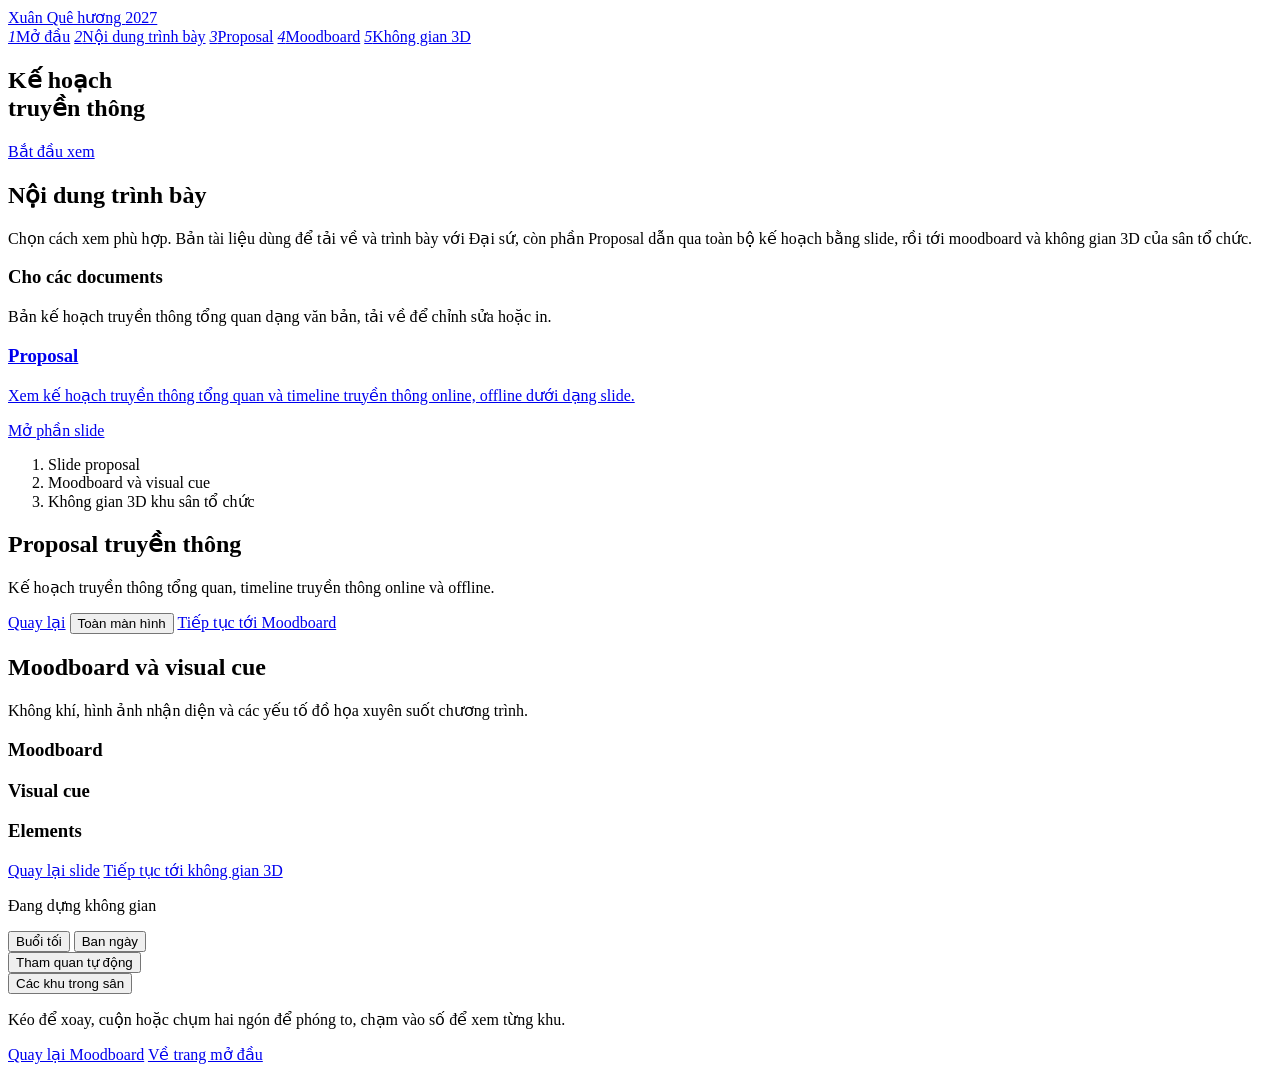
==== index.html @ f1f2e7f8 "Add files via upload" ====
<!DOCTYPE html>
<html lang="vi">
<head>
  <meta charset="utf-8">
  <meta name="viewport" content="width=device-width, initial-scale=1">
  <title>Kế hoạch truyền thông Xuân Quê hương 2027</title>
  <meta name="description" content="Kế hoạch truyền thông chương trình Xuân Quê hương Đinh Mùi 2027 tại Algeria, trình bày bằng web.">
  <link rel="preconnect" href="https://fonts.googleapis.com">
  <link rel="preconnect" href="https://fonts.gstatic.com" crossorigin>
  <link href="https://fonts.googleapis.com/css2?family=Be+Vietnam+Pro:wght@400;500;600&family=Cormorant+Garamond:wght@600;700&display=swap" rel="stylesheet">
  <link rel="stylesheet" href="css/style.css">

  <script type="importmap">
  {
    "imports": {
      "three": "https://cdn.jsdelivr.net/npm/three@0.160.0/build/three.module.js",
      "three/addons/": "https://cdn.jsdelivr.net/npm/three@0.160.0/examples/jsm/"
    }
  }
  </script>
</head>
<body>

<header class="topbar">
  <a class="brand" href="#/" aria-label="Về trang mở đầu">Xuân Quê hương <span>2027</span></a>
  <nav class="stepper" id="stepper" aria-label="Các phần của bài trình bày">
    <a href="#/" data-step="0"><i>1</i>Mở đầu</a>
    <a href="#/noi-dung" data-step="1"><i>2</i>Nội dung trình bày</a>
    <a href="#/proposal" data-step="2"><i>3</i>Proposal</a>
    <a href="#/moodboard" data-step="3"><i>4</i>Moodboard</a>
    <a href="#/khong-gian" data-step="4"><i>5</i>Không gian 3D</a>
  </nav>
</header>

<main>

  <!-- 1. MỞ ĐẦU -->
  <section class="view view-home" id="view-home" data-route="/">
    <div class="hero" id="hero">
      <div class="hero-copy">
        <p class="hero-org" id="heroOrg"></p>
        <h1>Kế hoạch<br>truyền thông</h1>
        <p class="hero-event" id="heroEvent"></p>
      </div>
      <div class="hero-actions">
        <a class="btn btn-gold" href="#/noi-dung">Bắt đầu xem</a>
      </div>
    </div>
  </section>

  <!-- 2. NỘI DUNG TRÌNH BÀY -->
  <section class="view view-content" id="view-content" data-route="/noi-dung">
    <div class="page">
      <h2>Nội dung trình bày</h2>
      <p class="lead">Chọn cách xem phù hợp. Bản tài liệu dùng để tải về và trình bày với Đại sứ, còn phần Proposal dẫn qua toàn bộ kế hoạch bằng slide, rồi tới moodboard và không gian 3D của sân tổ chức.</p>

      <div class="choices">
        <article class="choice choice-docs">
          <h3>Cho các documents</h3>
          <p>Bản kế hoạch truyền thông tổng quan dạng văn bản, tải về để chỉnh sửa hoặc in.</p>
          <ul class="doclist" id="docList"></ul>
        </article>

        <a class="choice choice-proposal" href="#/proposal">
          <h3>Proposal</h3>
          <p>Xem kế hoạch truyền thông tổng quan và timeline truyền thông online, offline dưới dạng slide.</p>
          <span class="choice-go">Mở phần slide</span>
        </a>
      </div>

      <ol class="flow" aria-label="Thứ tự xem sau phần Proposal">
        <li>Slide proposal</li>
        <li>Moodboard và visual cue</li>
        <li>Không gian 3D khu sân tổ chức</li>
      </ol>
    </div>
  </section>

  <!-- 3. PROPOSAL -->
  <section class="view view-proposal" id="view-proposal" data-route="/proposal">
    <div class="page page-wide">
      <h2>Proposal truyền thông</h2>
      <p class="lead">Kế hoạch truyền thông tổng quan, timeline truyền thông online và offline.</p>
      <div class="slide-frame" id="slideHost"></div>
      <div class="pager">
        <a class="btn btn-line" href="#/noi-dung">Quay lại</a>
        <button class="btn btn-line" id="slideFull" type="button">Toàn màn hình</button>
        <a class="btn btn-red" href="#/moodboard">Tiếp tục tới Moodboard</a>
      </div>
    </div>
  </section>

  <!-- 4. MOODBOARD -->
  <section class="view view-mood" id="view-moodboard" data-route="/moodboard">
    <div class="page page-wide">
      <h2>Moodboard và visual cue</h2>
      <p class="lead">Không khí, hình ảnh nhận diện và các yếu tố đồ họa xuyên suốt chương trình.</p>

      <h3 class="sec">Moodboard</h3>
      <div class="masonry" id="moodGrid"></div>

      <h3 class="sec">Visual cue</h3>
      <div class="vcue">
        <figure class="vcue-key" id="keyVisual"></figure>
        <div class="vcue-side">
          <div class="palette" id="palette"></div>
          <div class="type-spec" id="typeSpec"></div>
        </div>
      </div>

      <h3 class="sec">Elements</h3>
      <div class="elements" id="elementGrid"></div>

      <div class="pager">
        <a class="btn btn-line" href="#/proposal">Quay lại slide</a>
        <a class="btn btn-red" href="#/khong-gian">Tiếp tục tới không gian 3D</a>
      </div>
    </div>
  </section>

  <!-- 5. KHÔNG GIAN 3D -->
  <section class="view view-space" id="view-space" data-route="/khong-gian">
    <div class="space" id="space">
      <div class="space-canvas" id="spaceCanvas"></div>
      <div class="hotspots" id="hotspots"></div>
      <p class="space-loading" id="spaceLoading">Đang dựng không gian</p>

      <div class="space-bar space-views" id="viewButtons" role="group" aria-label="Góc nhìn"></div>
      <div class="space-bar space-tools" role="group" aria-label="Công cụ">
        <div class="seg" id="timeSeg">
          <button type="button" data-time="dusk" class="on">Buổi tối</button>
          <button type="button" data-time="day">Ban ngày</button>
        </div>
        <button type="button" class="tool" id="tourBtn">Tham quan tự động</button>
      </div>

      <aside class="legend" id="legend">
        <button type="button" class="legend-toggle" id="legendToggle" aria-expanded="true">Các khu trong sân</button>
        <ol id="legendList"></ol>
      </aside>

      <aside class="panel" id="panel" hidden>
        <button type="button" class="panel-close" id="panelClose" aria-label="Đóng">Đóng</button>
        <p class="panel-no" id="panelNo"></p>
        <h3 id="panelName"></h3>
        <p id="panelDesc"></p>
        <p class="panel-plan" id="panelPlan"></p>
        <figure class="panel-ref" id="panelRef" hidden>
          <img id="panelImg" alt="" loading="lazy">
          <figcaption>Ảnh tham khảo từ chương trình năm 2026</figcaption>
        </figure>
        <div class="panel-nav">
          <button type="button" class="btn btn-line" id="panelPrev">Khu trước</button>
          <button type="button" class="btn btn-line" id="panelNext">Khu sau</button>
        </div>
      </aside>

      <p class="space-hint" id="spaceHint">Kéo để xoay, cuộn hoặc chụm hai ngón để phóng to, chạm vào số để xem từng khu.</p>
    </div>
    <div class="space-foot">
      <a class="btn btn-line" href="#/moodboard">Quay lại Moodboard</a>
      <a class="btn btn-line" href="#/">Về trang mở đầu</a>
    </div>
  </section>

</main>

<footer class="sitefoot" id="siteFoot"></footer>

<dialog class="lightbox" id="lightbox">
  <button type="button" id="lightboxClose" aria-label="Đóng ảnh">Đóng</button>
  <img id="lightboxImg" alt="">
  <p id="lightboxCap"></p>
</dialog>

<script type="module" src="js/app.js"></script>
</body>
</html>
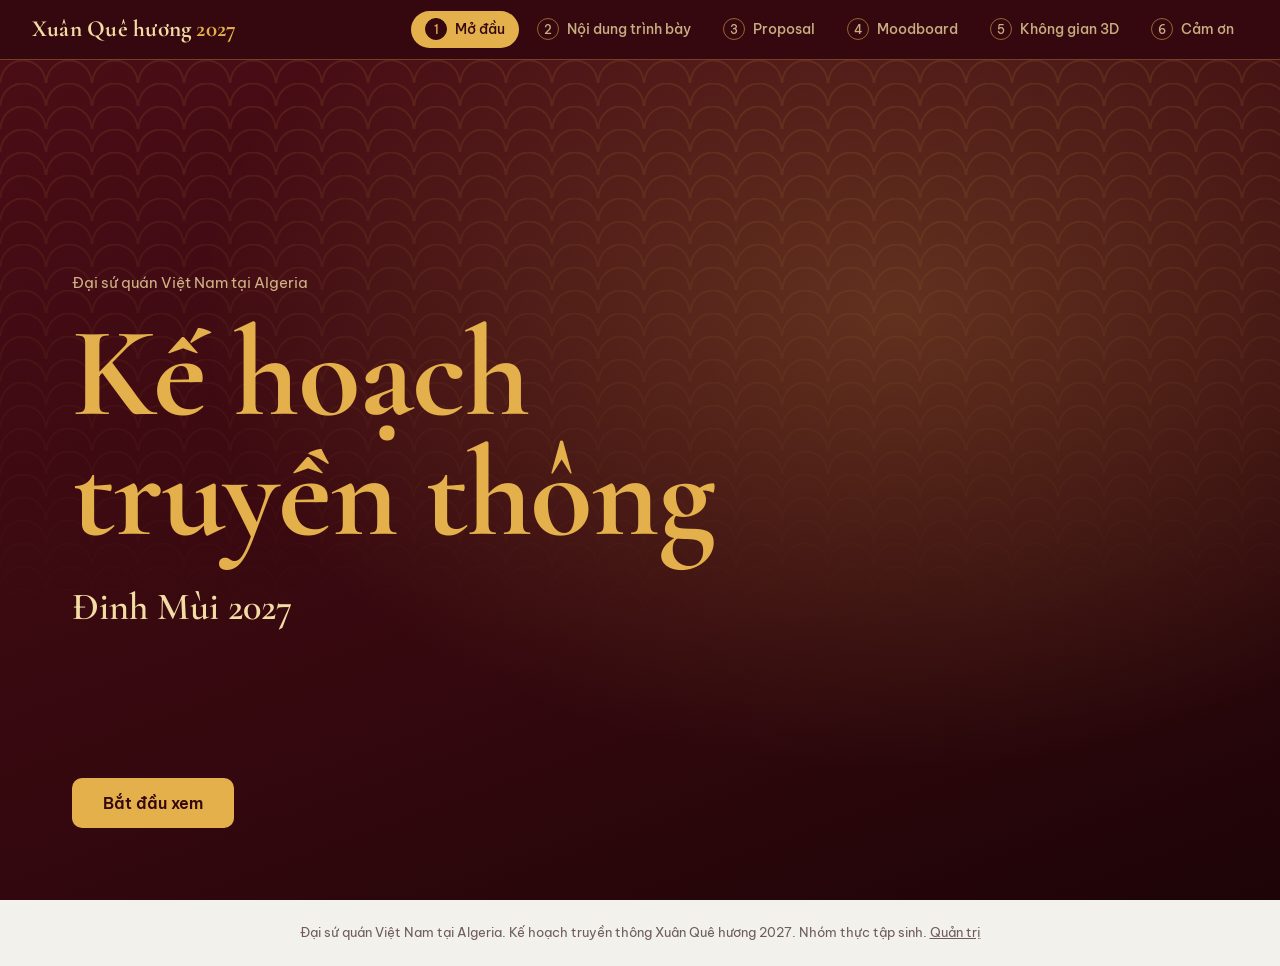
==== commit 4dc7fd28: "Add files via upload" ====
--- a/index.html
+++ b/index.html
@@ -9,7 +9,6 @@
   <link rel="preconnect" href="https://fonts.gstatic.com" crossorigin>
   <link href="https://fonts.googleapis.com/css2?family=Be+Vietnam+Pro:wght@400;500;600&family=Cormorant+Garamond:wght@600;700&display=swap" rel="stylesheet">
   <link rel="stylesheet" href="css/style.css">
-
   <script type="importmap">
   {
     "imports": {
@@ -29,12 +28,12 @@
     <a href="#/proposal" data-step="2"><i>3</i>Proposal</a>
     <a href="#/moodboard" data-step="3"><i>4</i>Moodboard</a>
     <a href="#/khong-gian" data-step="4"><i>5</i>Không gian 3D</a>
+    <a href="#/cam-on" data-step="5"><i>6</i>Cảm ơn</a>
   </nav>
 </header>
 
 <main>
 
-  <!-- 1. MỞ ĐẦU -->
   <section class="view view-home" id="view-home" data-route="/">
     <div class="hero" id="hero">
       <div class="hero-copy">
@@ -43,31 +42,27 @@
         <p class="hero-event" id="heroEvent"></p>
       </div>
       <div class="hero-actions">
-        <a class="btn btn-gold" href="#/noi-dung">Bắt đầu xem</a>
+        <a class="btn btn-gold" href="#/noi-dung" id="heroBtn">Bắt đầu xem</a>
       </div>
     </div>
   </section>
 
-  <!-- 2. NỘI DUNG TRÌNH BÀY -->
   <section class="view view-content" id="view-content" data-route="/noi-dung">
     <div class="page">
-      <h2>Nội dung trình bày</h2>
-      <p class="lead">Chọn cách xem phù hợp. Bản tài liệu dùng để tải về và trình bày với Đại sứ, còn phần Proposal dẫn qua toàn bộ kế hoạch bằng slide, rồi tới moodboard và không gian 3D của sân tổ chức.</p>
-
+      <h2 id="ctTitle"></h2>
+      <p class="lead" id="ctLead"></p>
       <div class="choices">
         <article class="choice choice-docs">
-          <h3>Cho các documents</h3>
-          <p>Bản kế hoạch truyền thông tổng quan dạng văn bản, tải về để chỉnh sửa hoặc in.</p>
+          <h3 id="docsTitle"></h3>
+          <p id="docsDesc"></p>
           <ul class="doclist" id="docList"></ul>
         </article>
-
         <a class="choice choice-proposal" href="#/proposal">
-          <h3>Proposal</h3>
-          <p>Xem kế hoạch truyền thông tổng quan và timeline truyền thông online, offline dưới dạng slide.</p>
-          <span class="choice-go">Mở phần slide</span>
+          <h3 id="propTitle"></h3>
+          <p id="propDesc"></p>
+          <span class="choice-go" id="propGo"></span>
         </a>
       </div>
-
       <ol class="flow" aria-label="Thứ tự xem sau phần Proposal">
         <li>Slide proposal</li>
         <li>Moodboard và visual cue</li>
@@ -76,11 +71,10 @@
     </div>
   </section>
 
-  <!-- 3. PROPOSAL -->
   <section class="view view-proposal" id="view-proposal" data-route="/proposal">
     <div class="page page-wide">
-      <h2>Proposal truyền thông</h2>
-      <p class="lead">Kế hoạch truyền thông tổng quan, timeline truyền thông online và offline.</p>
+      <h2 id="pTitle"></h2>
+      <p class="lead" id="pLead"></p>
       <div class="slide-frame" id="slideHost"></div>
       <div class="pager">
         <a class="btn btn-line" href="#/noi-dung">Quay lại</a>
@@ -90,27 +84,22 @@
     </div>
   </section>
 
-  <!-- 4. MOODBOARD -->
   <section class="view view-mood" id="view-moodboard" data-route="/moodboard">
     <div class="page page-wide">
-      <h2>Moodboard và visual cue</h2>
-      <p class="lead">Không khí, hình ảnh nhận diện và các yếu tố đồ họa xuyên suốt chương trình.</p>
-
+      <h2 id="mTitle"></h2>
+      <p class="lead" id="mLead"></p>
       <h3 class="sec">Moodboard</h3>
       <div class="masonry" id="moodGrid"></div>
-
       <h3 class="sec">Visual cue</h3>
       <div class="vcue">
         <figure class="vcue-key" id="keyVisual"></figure>
         <div class="vcue-side">
           <div class="palette" id="palette"></div>
-          <div class="type-spec" id="typeSpec"></div>
+          <div class="fontlist" id="fontList"></div>
         </div>
       </div>
-
       <h3 class="sec">Elements</h3>
       <div class="elements" id="elementGrid"></div>
-
       <div class="pager">
         <a class="btn btn-line" href="#/proposal">Quay lại slide</a>
         <a class="btn btn-red" href="#/khong-gian">Tiếp tục tới không gian 3D</a>
@@ -118,7 +107,6 @@
     </div>
   </section>
 
-  <!-- 5. KHÔNG GIAN 3D -->
   <section class="view view-space" id="view-space" data-route="/khong-gian">
     <div class="space" id="space">
       <div class="space-canvas" id="spaceCanvas"></div>
@@ -127,10 +115,15 @@
 
       <div class="space-bar space-views" id="viewButtons" role="group" aria-label="Góc nhìn"></div>
       <div class="space-bar space-tools" role="group" aria-label="Công cụ">
+        <div class="seg" id="modeSeg">
+          <button type="button" data-mode="orbit" class="on">Xoay quanh</button>
+          <button type="button" data-mode="walk">Đi bộ</button>
+        </div>
         <div class="seg" id="timeSeg">
           <button type="button" data-time="dusk" class="on">Buổi tối</button>
           <button type="button" data-time="day">Ban ngày</button>
         </div>
+        <button type="button" class="tool tool-party" id="confettiBtn">Bắn pháo hoa giấy</button>
         <button type="button" class="tool" id="tourBtn">Tham quan tự động</button>
       </div>
 
@@ -145,27 +138,40 @@
         <h3 id="panelName"></h3>
         <p id="panelDesc"></p>
         <p class="panel-plan" id="panelPlan"></p>
-        <figure class="panel-ref" id="panelRef" hidden>
-          <img id="panelImg" alt="" loading="lazy">
-          <figcaption>Ảnh tham khảo từ chương trình năm 2026</figcaption>
-        </figure>
+        <div class="panel-refs" id="panelRefs"></div>
         <div class="panel-nav">
           <button type="button" class="btn btn-line" id="panelPrev">Khu trước</button>
           <button type="button" class="btn btn-line" id="panelNext">Khu sau</button>
         </div>
       </aside>
 
-      <p class="space-hint" id="spaceHint">Kéo để xoay, cuộn hoặc chụm hai ngón để phóng to, chạm vào số để xem từng khu.</p>
+      <div class="joy" id="joy" hidden><i id="joyKnob"></i></div>
+      <p class="space-hint" id="spaceHint">Kéo để xoay, cuộn để phóng to, giữ chuột phải để di chuyển. Bấm Đi bộ rồi dùng phím W A S D hoặc bấm vào sàn để đi tới đó.</p>
     </div>
     <div class="space-foot">
       <a class="btn btn-line" href="#/moodboard">Quay lại Moodboard</a>
-      <a class="btn btn-line" href="#/">Về trang mở đầu</a>
+      <a class="btn btn-red" href="#/cam-on" id="endBtn">Kết thúc</a>
+    </div>
+  </section>
+
+  <section class="view view-thanks" id="view-thanks" data-route="/cam-on">
+    <div class="hero thanks">
+      <div class="thanks-card">
+        <p class="hero-org" id="thOrg"></p>
+        <h2 id="thTitle"></h2>
+        <p class="thanks-msg" id="thMsg"></p>
+        <p class="thanks-sign" id="thSign"></p>
+        <div class="thanks-actions">
+          <a class="btn btn-gold" href="#/">Xem lại từ đầu</a>
+          <a class="btn btn-ghost" href="#/khong-gian">Quay lại không gian 3D</a>
+        </div>
+      </div>
     </div>
   </section>
 
 </main>
 
-<footer class="sitefoot" id="siteFoot"></footer>
+<footer class="sitefoot"><span id="siteFoot"></span> <a href="admin.html" class="adminlink">Quản trị</a></footer>
 
 <dialog class="lightbox" id="lightbox">
   <button type="button" id="lightboxClose" aria-label="Đóng ảnh">Đóng</button>
--- a/css/style.css
+++ b/css/style.css
@@ -0,0 +1,377 @@
+:root {
+  --lacquer: #34080e;
+  --lacquer-2: #4a0d16;
+  --red: #a8141f;
+  --red-deep: #7a0f18;
+  --gold: #e3b04b;
+  --gold-soft: #f3dca3;
+  --pink: #f2a5b8;
+  --leaf: #2f6b3f;
+  --lime: #f3f1ec;
+  --paper: #fcfbf8;
+  --ink: #2a1a1d;
+  --muted: #6f5c5f;
+  --line: #ddd5cc;
+  --bar: 60px;
+  --font-body: 'Be Vietnam Pro', system-ui, -apple-system, 'Segoe UI', Roboto, sans-serif;
+  --font-display: 'Cormorant Garamond', 'Iowan Old Style', Georgia, 'Times New Roman', serif;
+}
+
+* { box-sizing: border-box; }
+html { scroll-behavior: smooth; }
+body {
+  margin: 0;
+  font-family: var(--font-body);
+  color: var(--ink);
+  background: var(--lime);
+  line-height: 1.65;
+  -webkit-font-smoothing: antialiased;
+}
+img { max-width: 100%; display: block; }
+a { color: inherit; }
+:focus-visible { outline: 3px solid var(--gold); outline-offset: 2px; }
+
+/* ---------- Thanh trên ---------- */
+.topbar {
+  position: sticky; top: 0; z-index: 50;
+  height: var(--bar);
+  display: flex; align-items: center; justify-content: space-between; gap: 16px;
+  padding: 0 clamp(14px, 3vw, 32px);
+  background: var(--lacquer);
+  color: var(--gold-soft);
+  border-bottom: 1px solid rgba(227, 176, 75, .35);
+}
+.brand {
+  font-family: var(--font-display);
+  font-weight: 700; font-size: 1.45rem; letter-spacing: .01em;
+  text-decoration: none; white-space: nowrap; color: var(--gold-soft);
+}
+.brand span { color: var(--gold); }
+.stepper { display: flex; gap: 4px; overflow-x: auto; scrollbar-width: none; }
+.stepper::-webkit-scrollbar { display: none; }
+.stepper a {
+  display: flex; align-items: center; gap: 8px; white-space: nowrap;
+  padding: 7px 14px; border-radius: 999px; text-decoration: none;
+  font-size: .86rem; font-weight: 500; color: rgba(243, 220, 163, .78);
+  transition: background .2s, color .2s;
+}
+.stepper a i {
+  font-style: normal; display: grid; place-items: center;
+  width: 22px; height: 22px; border-radius: 50%;
+  border: 1px solid rgba(227, 176, 75, .55); font-size: .74rem;
+}
+.stepper a:hover { background: rgba(255, 255, 255, .07); color: var(--gold-soft); }
+.stepper a.active { background: var(--gold); color: var(--lacquer); }
+.stepper a.active i { background: var(--lacquer); color: var(--gold); border-color: var(--lacquer); }
+.stepper a.done i { background: rgba(227, 176, 75, .25); }
+
+/* ---------- Khung chung các trang ---------- */
+.view { display: none; }
+.view.is-active { display: block; animation: viewIn .35s ease both; }
+@keyframes viewIn { from { opacity: 0; } to { opacity: 1; } }
+@media (prefers-reduced-motion: reduce) {
+  .view.is-active { animation: none; }
+  html { scroll-behavior: auto; }
+}
+
+.page { max-width: 980px; margin: 0 auto; padding: clamp(28px, 5vw, 56px) clamp(16px, 4vw, 32px) 56px; }
+.page-wide { max-width: 1180px; }
+h2 {
+  font-family: var(--font-display); font-weight: 700;
+  font-size: clamp(2.1rem, 5vw, 3.2rem); line-height: 1.08; margin: 0 0 10px; color: var(--red-deep);
+}
+h3 { font-family: var(--font-display); font-weight: 700; margin: 0 0 8px; }
+.lead { max-width: 64ch; color: var(--muted); margin: 0 0 32px; font-size: 1.04rem; }
+
+.btn {
+  display: inline-flex; align-items: center; justify-content: center;
+  font: 500 .95rem var(--font-body); text-decoration: none; cursor: pointer;
+  padding: 11px 22px; border-radius: 10px; border: 1.5px solid transparent;
+  transition: transform .15s, background .2s, color .2s, border-color .2s;
+}
+.btn:active { transform: translateY(1px); }
+.btn-red { background: var(--red); color: #fff; }
+.btn-red:hover { background: var(--red-deep); }
+.btn-gold { background: var(--gold); color: var(--lacquer); font-weight: 600; padding: 14px 30px; font-size: 1.02rem; }
+.btn-gold:hover { background: var(--gold-soft); }
+.btn-line { background: transparent; color: var(--ink); border-color: var(--line); }
+.btn-line:hover { border-color: var(--red); color: var(--red); }
+
+.pager { display: flex; flex-wrap: wrap; gap: 12px; justify-content: space-between; align-items: center; margin-top: 28px; }
+
+/* ---------- Mở đầu ---------- */
+.hero {
+  position: relative; min-height: calc(100svh - var(--bar));
+  display: flex; flex-direction: column; justify-content: space-between;
+  padding: clamp(28px, 6vw, 72px); overflow: hidden;
+  background:
+    radial-gradient(ellipse at 70% 30%, rgba(227, 176, 75, .24), transparent 55%),
+    linear-gradient(160deg, var(--lacquer-2), var(--lacquer) 60%, #1d0407);
+  color: var(--gold-soft);
+}
+.hero::before {
+  content: ''; position: absolute; inset: 0; opacity: .5; pointer-events: none;
+  background-image:
+    radial-gradient(circle at 50% 100%, transparent 0 21px, rgba(227, 176, 75, .22) 22px 23px, transparent 24px);
+  background-size: 46px 23px;
+  mask-image: linear-gradient(180deg, #000, transparent 70%);
+  -webkit-mask-image: linear-gradient(180deg, #000, transparent 70%);
+}
+.hero-copy { position: relative; margin: auto 0; max-width: 780px; }
+.hero-org { margin: 0 0 18px; font-size: .95rem; color: rgba(243, 220, 163, .8); }
+.hero h1 {
+  font-family: var(--font-display); font-weight: 700; margin: 0;
+  font-size: clamp(3.4rem, 11vw, 8rem); line-height: .94; color: var(--gold);
+  letter-spacing: -.01em;
+}
+.hero-event { margin: 22px 0 0; font-family: var(--font-display); font-weight: 600; font-size: clamp(1.5rem, 3.6vw, 2.4rem); color: var(--gold-soft); }
+.hero-actions { position: relative; display: flex; justify-content: flex-start; }
+.hero.has-image {
+  background-image: var(--hero-img);
+  background-size: var(--hero-fit, cover); background-position: center; background-repeat: no-repeat;
+  background-color: var(--lacquer);
+}
+.hero.has-image::before, .hero.has-image .hero-copy { display: none; }
+.hero.has-image { justify-content: flex-end; }
+.hero.has-image .hero-actions { justify-content: center; }
+.hero.has-image .btn-gold { box-shadow: 0 10px 30px rgba(0, 0, 0, .35); }
+
+/* ---------- Nội dung trình bày ---------- */
+.choices { display: grid; grid-template-columns: 1fr 1fr; gap: 20px; }
+.choice {
+  display: flex; flex-direction: column; gap: 6px; text-decoration: none;
+  padding: 28px; border-radius: 20px; min-height: 280px;
+}
+.choice h3 { font-size: 1.9rem; margin-bottom: 4px; }
+.choice p { margin: 0; max-width: 40ch; }
+.choice-docs { background: var(--paper); border: 1.5px solid var(--line); }
+.choice-docs h3 { color: var(--red-deep); }
+.choice-docs p { color: var(--muted); }
+.choice-proposal {
+  background: var(--red); color: #fff; position: relative; overflow: hidden;
+  transition: transform .2s, background .2s;
+}
+.choice-proposal::after {
+  content: ''; position: absolute; right: -60px; bottom: -60px; width: 220px; height: 220px; border-radius: 50%;
+  border: 2px solid rgba(243, 220, 163, .45); box-shadow: 0 0 0 18px rgba(243, 220, 163, .12), 0 0 0 40px rgba(243, 220, 163, .07);
+}
+.choice-proposal:hover { background: var(--red-deep); transform: translateY(-3px); }
+.choice-proposal h3 { color: var(--gold-soft); }
+.choice-go { margin-top: auto; font-weight: 600; color: var(--gold-soft); position: relative; z-index: 1; }
+
+.doclist { list-style: none; margin: 18px 0 0; padding: 0; display: grid; gap: 10px; }
+.doclist a, .doclist .off {
+  display: flex; justify-content: space-between; align-items: center; gap: 12px;
+  padding: 13px 16px; border-radius: 12px; text-decoration: none;
+  border: 1.5px solid var(--line); background: #fff;
+}
+.doclist a:hover { border-color: var(--red); }
+.doclist b { font-weight: 600; color: var(--red-deep); }
+.doclist small { display: block; color: var(--muted); font-size: .82rem; }
+.doclist .tag { font-size: .8rem; font-weight: 600; color: var(--leaf); white-space: nowrap; }
+.doclist .off { opacity: .6; border-style: dashed; cursor: not-allowed; }
+.doclist .off .tag { color: var(--muted); }
+
+.flow {
+  list-style: none; margin: 36px 0 0; padding: 0; display: flex; flex-wrap: wrap; gap: 10px 0; align-items: center;
+  font-size: .9rem; color: var(--muted);
+}
+.flow li { display: flex; align-items: center; }
+.flow li + li::before { content: ''; width: 28px; height: 2px; background: var(--gold); margin: 0 12px; }
+
+/* ---------- Slide ---------- */
+.slide-frame {
+  position: relative; aspect-ratio: 16 / 9; width: 100%;
+  background: var(--lacquer); border-radius: 18px; overflow: hidden;
+  box-shadow: 0 24px 60px -24px rgba(52, 8, 14, .55);
+}
+.slide-frame iframe { position: absolute; inset: 0; width: 100%; height: 100%; border: 0; }
+.slide-empty {
+  position: absolute; inset: 0; display: grid; place-content: center; text-align: center; gap: 6px; padding: 24px;
+  color: var(--gold-soft); border: 2px dashed rgba(227, 176, 75, .5); border-radius: 18px; margin: 14px;
+}
+.slide-empty b { font-family: var(--font-display); font-size: 1.8rem; }
+.slide-empty span { font-size: .92rem; opacity: .85; max-width: 52ch; }
+.slide-img { position: absolute; inset: 0; width: 100%; height: 100%; object-fit: contain; background: #000; }
+.slide-ctrl {
+  position: absolute; left: 0; right: 0; bottom: 0; display: flex; align-items: center; gap: 12px;
+  padding: 12px 16px; background: linear-gradient(0deg, rgba(0, 0, 0, .65), transparent); color: #fff; font-size: .88rem;
+}
+.slide-ctrl button {
+  font: 500 .88rem var(--font-body); color: #fff; background: rgba(255, 255, 255, .16);
+  border: 1px solid rgba(255, 255, 255, .35); border-radius: 8px; padding: 7px 14px; cursor: pointer;
+}
+.slide-ctrl button:hover { background: rgba(255, 255, 255, .3); }
+.slide-ctrl button:disabled { opacity: .4; cursor: default; }
+.slide-bar { flex: 1; height: 4px; background: rgba(255, 255, 255, .25); border-radius: 4px; overflow: hidden; }
+.slide-bar i { display: block; height: 100%; width: 0; background: var(--gold); transition: width .25s; }
+
+/* ---------- Moodboard ---------- */
+.sec { font-size: 1.7rem; color: var(--red-deep); margin: 40px 0 16px; }
+.masonry { columns: 3 260px; column-gap: 14px; }
+.masonry figure, .elements figure { margin: 0 0 14px; break-inside: avoid; position: relative; }
+.masonry img, .elements img { width: 100%; border-radius: 14px; cursor: zoom-in; }
+figcaption.cap { font-size: .82rem; color: var(--muted); margin-top: 6px; }
+.ph {
+  display: grid; place-content: center; text-align: center; gap: 4px; padding: 20px;
+  border: 2px dashed #c9bfb4; border-radius: 14px; color: var(--muted); font-size: .86rem; background: rgba(255, 255, 255, .5);
+}
+.ph b { color: var(--red-deep); font-weight: 600; }
+.masonry .ph:nth-child(3n + 1) { aspect-ratio: 3 / 4; }
+.masonry .ph:nth-child(3n + 2) { aspect-ratio: 1 / 1; }
+.masonry .ph:nth-child(3n) { aspect-ratio: 4 / 3; }
+
+.vcue { display: grid; grid-template-columns: 1.25fr 1fr; gap: 20px; align-items: start; }
+.vcue-key { margin: 0; }
+.vcue-key img { width: 100%; border-radius: 16px; cursor: zoom-in; }
+.vcue-key .ph { aspect-ratio: 4 / 3; }
+.palette { display: grid; gap: 8px; }
+.swatch { display: grid; grid-template-columns: 54px 1fr; gap: 12px; align-items: center; }
+.swatch i { height: 54px; border-radius: 12px; border: 1px solid rgba(0, 0, 0, .12); }
+.swatch b { display: block; font-weight: 600; font-size: .94rem; }
+.swatch span { font-size: .8rem; color: var(--muted); }
+.type-spec { margin-top: 18px; padding: 20px; border-radius: 16px; background: var(--paper); border: 1.5px solid var(--line); }
+.type-spec .big { font-weight: 700; font-size: 2rem; line-height: 1.1; color: var(--red-deep); margin: 0 0 8px; }
+.type-spec p { margin: 0; font-size: .9rem; color: var(--muted); }
+.elements { display: grid; grid-template-columns: repeat(auto-fill, minmax(150px, 1fr)); gap: 12px; }
+.elements figure { margin: 0; }
+.elements img { aspect-ratio: 1; object-fit: contain; background: #fff; padding: 12px; border: 1px solid var(--line); }
+.elements .ph { aspect-ratio: 1; }
+
+.lightbox { border: 0; padding: 0; background: transparent; max-width: 94vw; max-height: 94vh; color: #fff; }
+.lightbox::backdrop { background: rgba(20, 4, 8, .86); }
+.lightbox img { max-width: 94vw; max-height: 82vh; border-radius: 10px; margin: 0 auto; }
+.lightbox p { text-align: center; margin: 10px 0 0; font-size: .92rem; }
+.lightbox button {
+  position: absolute; top: -4px; right: 0; transform: translateY(-100%);
+  font: 500 .9rem var(--font-body); color: #fff; background: rgba(255, 255, 255, .15);
+  border: 1px solid rgba(255, 255, 255, .4); padding: 6px 14px; border-radius: 8px; cursor: pointer;
+}
+
+/* ---------- Không gian 3D ---------- */
+.view-space.is-active { display: block; }
+.space {
+  position: relative; height: calc(100svh - var(--bar) - 64px); min-height: 520px;
+  background: #1d2236; overflow: hidden; touch-action: none;
+}
+.space-canvas, .space-canvas canvas { position: absolute; inset: 0; width: 100%; height: 100%; display: block; }
+.space-loading {
+  position: absolute; inset: 0; margin: 0; display: grid; place-content: center; color: var(--gold-soft);
+  font-family: var(--font-display); font-size: 1.8rem; background: #1d2236; z-index: 6; text-align: center; padding: 20px;
+  transition: opacity .5s;
+}
+.space-loading.gone { opacity: 0; pointer-events: none; }
+.space-foot { height: 64px; display: flex; gap: 12px; align-items: center; justify-content: space-between; padding: 0 clamp(14px, 3vw, 32px); background: var(--lime); }
+
+.space-bar { position: absolute; z-index: 4; display: flex; gap: 6px; flex-wrap: wrap; }
+.space-views { top: 12px; left: 12px; max-width: calc(100% - 24px); }
+.space-tools { top: 12px; right: 12px; justify-content: flex-end; }
+.space-views button, .tool, .seg button {
+  font: 500 .82rem var(--font-body); cursor: pointer; color: var(--gold-soft);
+  background: rgba(52, 8, 14, .78); border: 1px solid rgba(227, 176, 75, .45);
+  padding: 7px 12px; border-radius: 9px; backdrop-filter: blur(6px);
+}
+.space-views button:hover, .tool:hover { background: var(--lacquer-2); }
+.space-views button.on, .tool.on, .seg button.on { background: var(--gold); color: var(--lacquer); border-color: var(--gold); }
+.seg { display: flex; }
+.seg button { border-radius: 0; }
+.seg button:first-child { border-radius: 9px 0 0 9px; }
+.seg button:last-child { border-radius: 0 9px 9px 0; border-left: 0; }
+
+.hotspots { position: absolute; inset: 0; z-index: 3; pointer-events: none; overflow: hidden; }
+.hotspot {
+  position: absolute; left: 0; top: 0; pointer-events: auto; cursor: pointer;
+  display: flex; align-items: center; gap: 8px; padding: 0; border: 0; background: none; will-change: transform;
+}
+.hotspot b {
+  display: grid; place-items: center; width: 30px; height: 30px; border-radius: 50%;
+  background: var(--gold); color: var(--lacquer); font: 700 .86rem var(--font-body);
+  border: 2px solid var(--lacquer); box-shadow: 0 4px 14px rgba(0, 0, 0, .45);
+  transition: transform .2s, background .2s;
+}
+.hotspot span {
+  position: absolute; left: 36px; top: 50%; transform: translateY(-50%); white-space: nowrap;
+  font: 500 .8rem var(--font-body); padding: 5px 10px; border-radius: 8px;
+  background: rgba(52, 8, 14, .9); color: var(--gold-soft); opacity: 0; transition: opacity .18s; pointer-events: none;
+}
+.hotspot:hover b, .hotspot.on b, .hotspot:focus-visible b { transform: scale(1.18); background: #fff; }
+.hotspot:hover span, .hotspot.on span, .hotspot:focus-visible span { opacity: 1; }
+.hotspot.on b { background: var(--red); color: #fff; border-color: var(--gold); }
+
+.legend {
+  position: absolute; z-index: 4; left: 12px; bottom: 12px; width: 250px; max-height: 52%;
+  display: flex; flex-direction: column;
+  background: rgba(52, 8, 14, .86); border: 1px solid rgba(227, 176, 75, .4); border-radius: 14px;
+  backdrop-filter: blur(8px); color: var(--gold-soft); overflow: hidden;
+}
+.legend-toggle {
+  font: 600 .86rem var(--font-body); text-align: left; color: var(--gold-soft); background: none; border: 0;
+  padding: 12px 14px; cursor: pointer; display: flex; justify-content: space-between;
+}
+.legend-toggle::after { content: '−'; }
+.legend.closed .legend-toggle::after { content: '+'; }
+.legend.closed ol { display: none; }
+.legend ol { list-style: none; margin: 0; padding: 0 6px 8px; overflow-y: auto; }
+.legend li button {
+  width: 100%; display: flex; align-items: center; gap: 10px; text-align: left; cursor: pointer;
+  font: 400 .84rem var(--font-body); color: var(--gold-soft); background: none; border: 0; padding: 6px 8px; border-radius: 8px;
+}
+.legend li button i {
+  flex: none; display: grid; place-items: center; width: 22px; height: 22px; border-radius: 50%;
+  font-style: normal; font-weight: 700; font-size: .72rem; background: rgba(227, 176, 75, .22);
+}
+.legend li button:hover { background: rgba(255, 255, 255, .08); }
+.legend li button.on { background: var(--gold); color: var(--lacquer); }
+.legend li button.on i { background: var(--lacquer); color: var(--gold); }
+
+.panel {
+  position: absolute; z-index: 5; right: 12px; top: 56px; bottom: 12px; width: min(360px, calc(100% - 24px));
+  overflow-y: auto; padding: 22px 22px 18px;
+  background: rgba(252, 251, 248, .97); color: var(--ink); border-radius: 18px;
+  box-shadow: 0 20px 50px rgba(0, 0, 0, .4);
+}
+.panel[hidden] { display: none; }
+.panel-close {
+  position: absolute; top: 12px; right: 12px; font: 500 .8rem var(--font-body); cursor: pointer;
+  background: var(--lime); border: 1px solid var(--line); border-radius: 8px; padding: 4px 10px; color: var(--ink);
+}
+.panel-no { margin: 0 0 4px; font-size: .84rem; color: var(--red); font-weight: 600; }
+.panel h3 { font-size: 1.7rem; line-height: 1.1; color: var(--red-deep); margin: 0 40px 10px 0; }
+.panel p { margin: 0 0 12px; font-size: .92rem; }
+.panel-plan { color: var(--muted); padding-left: 12px; border-left: 3px solid var(--gold); }
+.panel-ref { margin: 14px 0; }
+.panel-ref img { width: 100%; border-radius: 12px; }
+.panel-ref figcaption { font-size: .78rem; color: var(--muted); margin-top: 6px; }
+.panel-nav { display: flex; gap: 10px; margin-top: 14px; }
+.panel-nav .btn { flex: 1; padding: 9px 12px; font-size: .86rem; }
+
+.space-hint {
+  position: absolute; z-index: 2; left: 50%; bottom: 14px; transform: translateX(-50%); margin: 0;
+  background: rgba(0, 0, 0, .55); color: #fff; padding: 7px 14px; border-radius: 999px; font-size: .78rem;
+  text-align: center; max-width: calc(100% - 24px); pointer-events: none; transition: opacity .6s;
+}
+.space-hint.gone { opacity: 0; }
+
+.sitefoot { padding: 22px; text-align: center; font-size: .82rem; color: var(--muted); }
+
+/* ---------- Màn hình nhỏ ---------- */
+@media (max-width: 860px) {
+  .brand { font-size: 1.2rem; }
+  .stepper a { padding: 6px 10px; font-size: .8rem; }
+  .stepper a:not(.active) { font-size: 0; gap: 0; }
+  .stepper a:not(.active) i { font-size: .74rem; }
+  .choices, .vcue { grid-template-columns: 1fr; }
+  .choice { min-height: 220px; }
+}
+@media (max-width: 760px) {
+  .space { height: calc(100svh - var(--bar) - 64px); }
+  .legend { left: 8px; right: 8px; width: auto; bottom: 8px; max-height: 38%; }
+  .legend.closed { max-height: 46px; }
+  .space-hint { display: none; }
+  .space-views { top: 8px; left: 8px; right: 8px; flex-wrap: nowrap; overflow-x: auto; max-width: none; padding-bottom: 2px; }
+  .space-views button { white-space: nowrap; }
+  .space-tools { top: 50px; right: 8px; }
+  .panel { top: auto; left: 8px; right: 8px; bottom: 8px; width: auto; max-height: 62%; }
+  .legend:not(.closed) ~ .panel { display: none; }
+  .hotspot b { width: 28px; height: 28px; }
+}
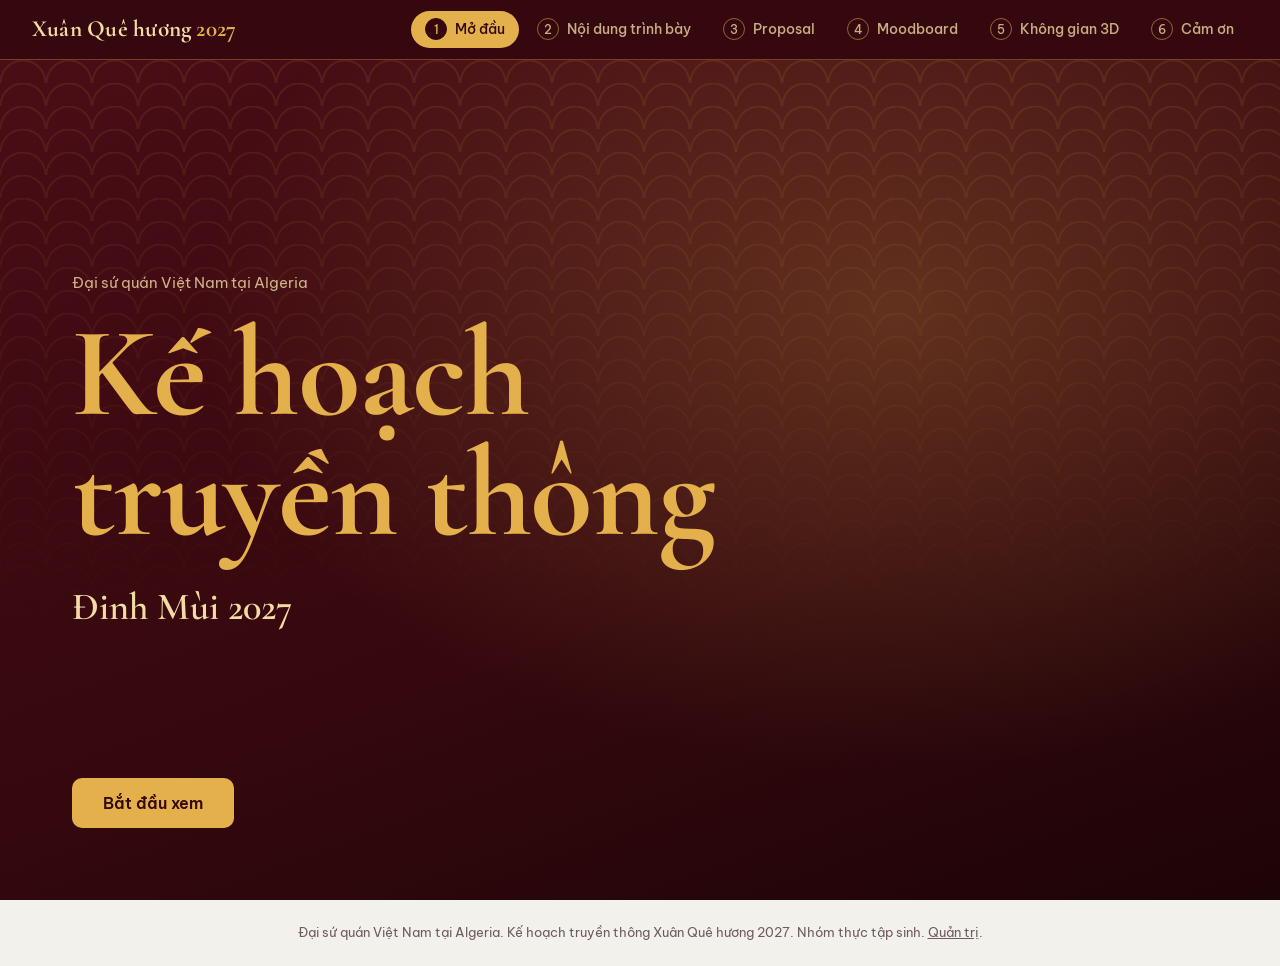
==== commit 290d9609: "Add files via upload" ====
--- a/index.html
+++ b/index.html
@@ -95,9 +95,13 @@
         <figure class="vcue-key" id="keyVisual"></figure>
         <div class="vcue-side">
           <div class="palette" id="palette"></div>
-          <div class="fontlist" id="fontList"></div>
         </div>
       </div>
+      <h3 class="sec">Font</h3>
+      <h4 class="sub">Chữ tiêu đề</h4>
+      <div class="fontgrid" id="fontTitle"></div>
+      <h4 class="sub">Chữ nội dung</h4>
+      <div class="fontgrid" id="fontBody"></div>
       <h3 class="sec">Elements</h3>
       <div class="elements" id="elementGrid"></div>
       <div class="pager">
@@ -138,7 +142,7 @@
         <h3 id="panelName"></h3>
         <p id="panelDesc"></p>
         <p class="panel-plan" id="panelPlan"></p>
-        <div class="panel-refs" id="panelRefs"></div>
+        <img class="panel-food" id="panelFood" alt="" hidden>
         <div class="panel-nav">
           <button type="button" class="btn btn-line" id="panelPrev">Khu trước</button>
           <button type="button" class="btn btn-line" id="panelNext">Khu sau</button>
@@ -171,12 +175,15 @@
 
 </main>
 
-<footer class="sitefoot"><span id="siteFoot"></span> <a href="admin.html" class="adminlink">Quản trị</a></footer>
+<footer class="sitefoot"><span id="siteFoot"></span> <a href="admin.html" class="adminlink">Quản trị</a>.</footer>
 
 <dialog class="lightbox" id="lightbox">
   <button type="button" id="lightboxClose" aria-label="Đóng ảnh">Đóng</button>
+  <button type="button" class="lb-nav lb-prev" id="lbPrev" aria-label="Ảnh trước">&lsaquo;</button>
   <img id="lightboxImg" alt="">
+  <button type="button" class="lb-nav lb-next" id="lbNext" aria-label="Ảnh sau">&rsaquo;</button>
   <p id="lightboxCap"></p>
+  <span class="lb-count" id="lbCount"></span>
 </dialog>
 
 <script type="module" src="js/app.js"></script>
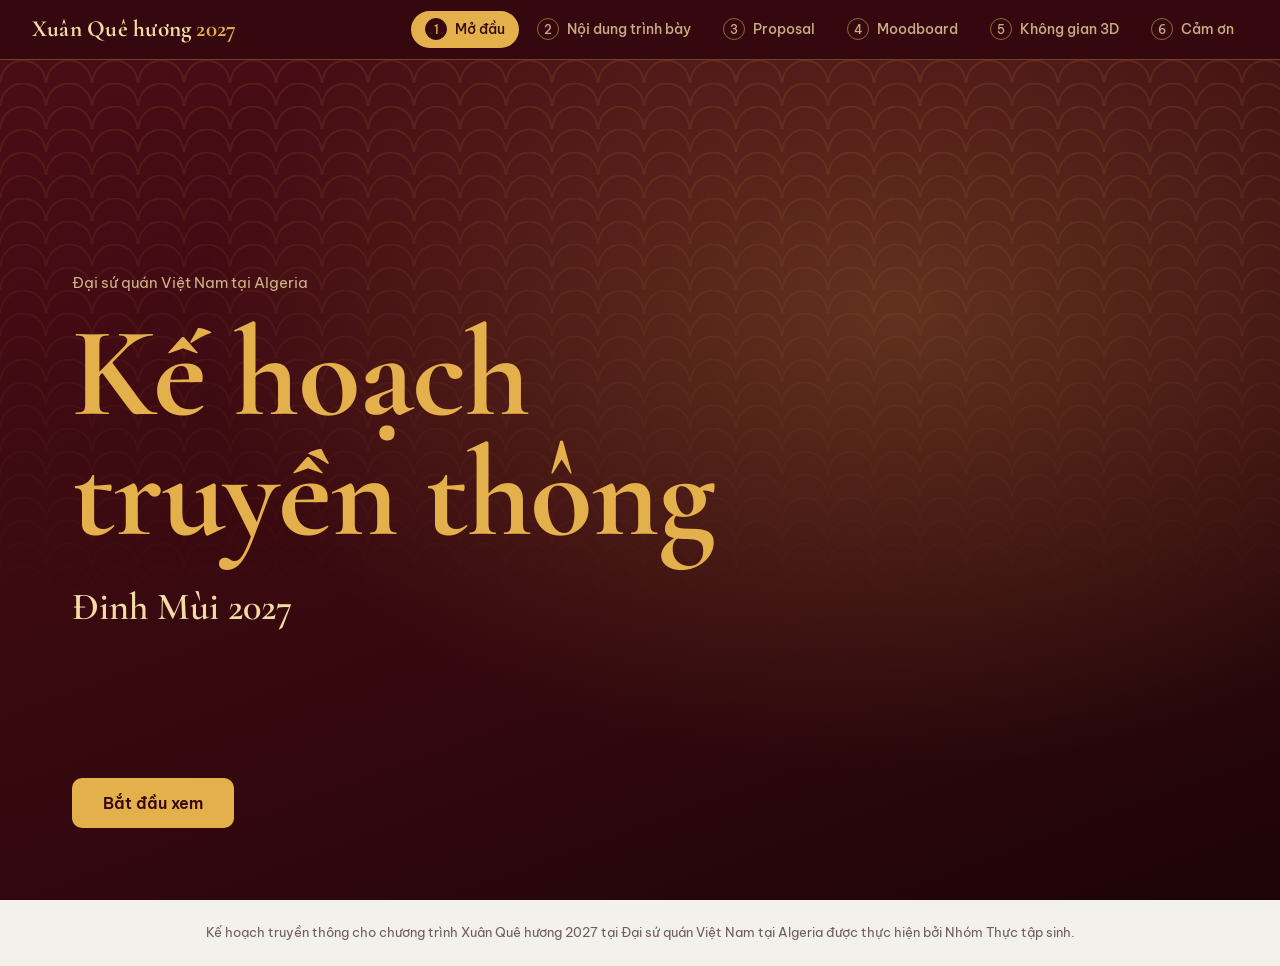
==== commit 09a707eb: "Add files via upload" ====
--- a/index.html
+++ b/index.html
@@ -104,6 +104,11 @@
       <div class="fontgrid" id="fontBody"></div>
       <h3 class="sec">Elements</h3>
       <div class="elements" id="elementGrid"></div>
+      <h3 class="sec">Sản phẩm truyền thông</h3>
+      <h4 class="sub">Phông nền sân khấu</h4>
+      <div class="prodgrid" id="prodBackdrop"></div>
+      <h4 class="sub" id="prodBroTitle">Brochure</h4>
+      <div class="prodgrid two" id="prodBrochure"></div>
       <div class="pager">
         <a class="btn btn-line" href="#/proposal">Quay lại slide</a>
         <a class="btn btn-red" href="#/khong-gian">Tiếp tục tới không gian 3D</a>
@@ -150,6 +155,7 @@
       </aside>
 
       <div class="joy" id="joy" hidden><i id="joyKnob"></i></div>
+      <button type="button" class="held-chip" id="heldChip" hidden>Đang cầm brochure. Bấm để xem</button>
       <p class="space-hint" id="spaceHint">Kéo để xoay, cuộn để phóng to, giữ chuột phải để di chuyển. Bấm Đi bộ rồi dùng phím W A S D hoặc bấm vào sàn để đi tới đó.</p>
     </div>
     <div class="space-foot">
@@ -175,7 +181,7 @@
 
 </main>
 
-<footer class="sitefoot"><span id="siteFoot"></span> <a href="admin.html" class="adminlink">Quản trị</a>.</footer>
+<footer class="sitefoot"><span id="siteFoot"></span></footer>
 
 <dialog class="lightbox" id="lightbox">
   <button type="button" id="lightboxClose" aria-label="Đóng ảnh">Đóng</button>
@@ -186,6 +192,27 @@
   <span class="lb-count" id="lbCount"></span>
 </dialog>
 
+<dialog class="locdlg" id="locDlg">
+  <div class="loc-card">
+    <button type="button" class="loc-x" id="locClose" aria-label="Đóng">Đóng</button>
+    <div class="loc-env" id="locEnv"><i></i></div>
+    <p class="loc-title" id="locTitle"></p>
+    <p class="loc-msg" id="locMsg"></p>
+    <button type="button" class="btn btn-gold" id="locAgain">Hái thêm một lộc</button>
+  </div>
+</dialog>
+
+<dialog class="lightbox bro" id="broDlg">
+  <button type="button" id="broClose" aria-label="Đóng">Đóng</button>
+  <div class="bro-stage" id="broStage"><div class="bro-flip" id="broFlip"><img class="bro-f" id="broImgF" alt=""><img class="bro-b" id="broImgB" alt=""></div></div>
+  <p id="broLabel"></p>
+  <div class="bro-actions">
+    <button type="button" class="btn btn-line" id="broTurn">Lật sang mặt kia</button>
+    <button type="button" class="btn btn-gold" id="broTake">Cầm theo brochure</button>
+  </div>
+  <p class="bro-note" id="broNote"></p>
+</dialog>
+
 <script type="module" src="js/app.js"></script>
 </body>
 </html>
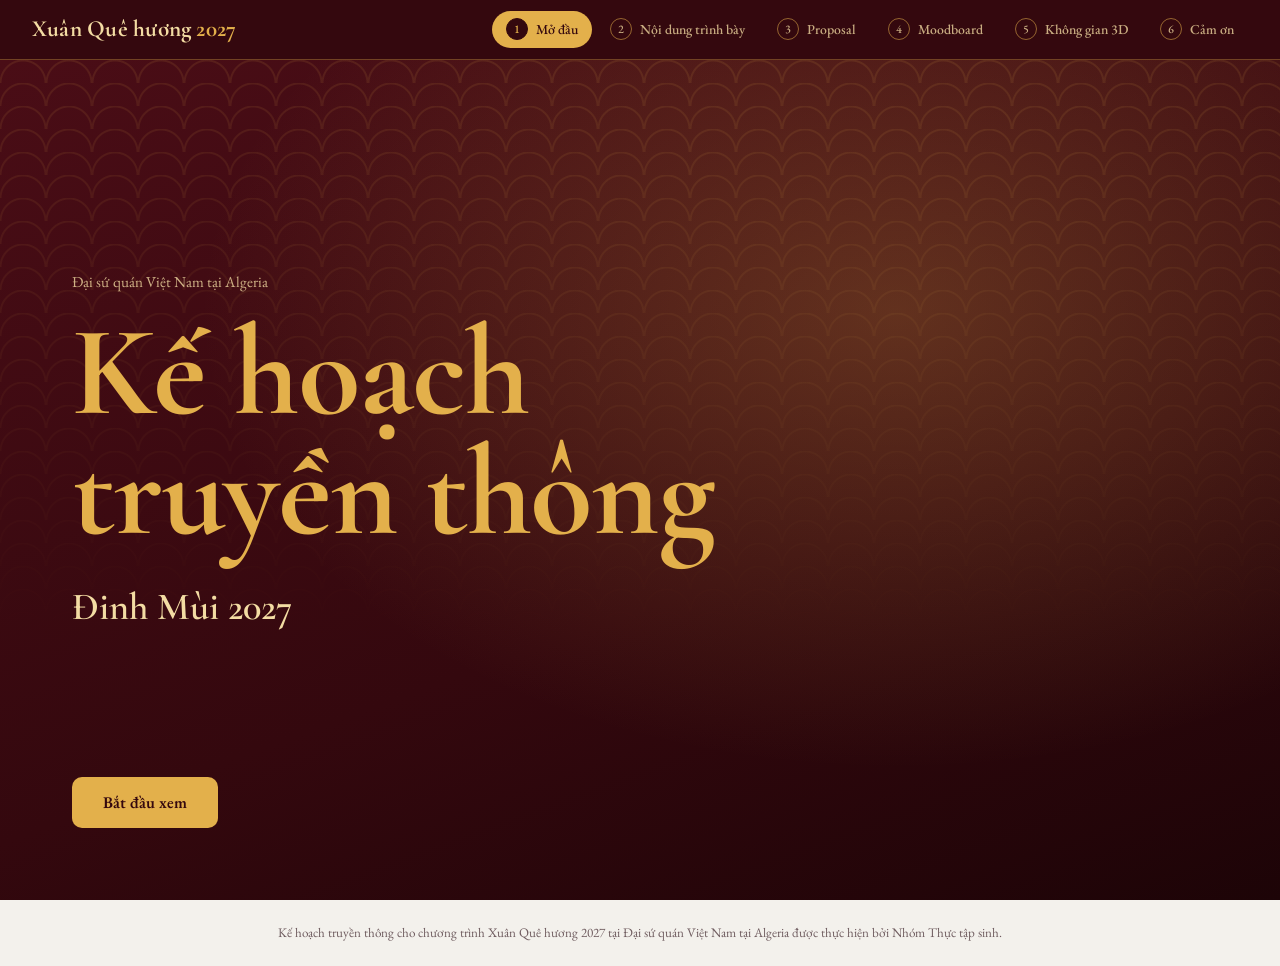
==== commit b3fcc0f0: "Add files via upload" ====
--- a/index.html
+++ b/index.html
@@ -7,8 +7,8 @@
   <meta name="description" content="Kế hoạch truyền thông chương trình Xuân Quê hương Đinh Mùi 2027 tại Algeria, trình bày bằng web.">
   <link rel="preconnect" href="https://fonts.googleapis.com">
   <link rel="preconnect" href="https://fonts.gstatic.com" crossorigin>
-  <link href="https://fonts.googleapis.com/css2?family=Be+Vietnam+Pro:wght@400;500;600&family=Cormorant+Garamond:wght@600;700&display=swap" rel="stylesheet">
-  <link rel="stylesheet" href="css/style.css">
+  <link href="https://fonts.googleapis.com/css2?family=Be+Vietnam+Pro:wght@400;500;600;700&family=Fraunces:opsz,wght@9..144,500;9..144,600;9..144,700&display=swap" rel="stylesheet">
+  <link rel="stylesheet" href="css/style.css?v=7">
   <script type="importmap">
   {
     "imports": {
@@ -88,27 +88,38 @@
     <div class="page page-wide">
       <h2 id="mTitle"></h2>
       <p class="lead" id="mLead"></p>
-      <h3 class="sec">Moodboard</h3>
-      <div class="masonry" id="moodGrid"></div>
-      <h3 class="sec">Visual cue</h3>
-      <div class="vcue">
-        <figure class="vcue-key" id="keyVisual"></figure>
-        <div class="vcue-side">
-          <div class="palette" id="palette"></div>
-        </div>
-      </div>
-      <h3 class="sec">Font</h3>
-      <h4 class="sub">Chữ tiêu đề</h4>
-      <div class="fontgrid" id="fontTitle"></div>
-      <h4 class="sub">Chữ nội dung</h4>
-      <div class="fontgrid" id="fontBody"></div>
-      <h3 class="sec">Elements</h3>
-      <div class="elements" id="elementGrid"></div>
-      <h3 class="sec">Sản phẩm truyền thông</h3>
-      <h4 class="sub">Phông nền sân khấu</h4>
-      <div class="prodgrid" id="prodBackdrop"></div>
-      <h4 class="sub" id="prodBroTitle">Brochure</h4>
-      <div class="prodgrid two" id="prodBrochure"></div>
+      <div class="mood-layout">
+        <nav class="toc" id="toc" aria-label="Mục lục trang Moodboard">
+          <button type="button" data-target="sec-mood" class="on">Moodboard</button>
+          <button type="button" data-target="sec-vcue">Visual cue</button>
+          <button type="button" data-target="sec-font">Font</button>
+          <button type="button" data-target="sec-elements">Elements</button>
+          <button type="button" data-target="sec-products">Sản phẩm truyền thông</button>
+        </nav>
+        <div class="mood-body">
+          <h3 class="sec" id="sec-mood">Moodboard</h3>
+          <div class="masonry" id="moodGrid"></div>
+          <h3 class="sec" id="sec-vcue">Visual cue</h3>
+          <div class="vcue">
+            <figure class="vcue-key" id="keyVisual"></figure>
+            <div class="vcue-side">
+              <div class="palette" id="palette"></div>
+            </div>
+          </div>
+          <h3 class="sec" id="sec-font">Font</h3>
+          <h4 class="sub">Chữ tiêu đề</h4>
+          <div class="fontgrid" id="fontTitle"></div>
+          <h4 class="sub">Chữ nội dung</h4>
+          <div class="fontgrid" id="fontBody"></div>
+          <h3 class="sec" id="sec-elements">Elements</h3>
+          <div class="elements" id="elementGrid"></div>
+          <h3 class="sec" id="sec-products">Sản phẩm truyền thông</h3>
+          <h4 class="sub">Phông nền sân khấu</h4>
+          <div class="prodgrid" id="prodBackdrop"></div>
+          <h4 class="sub" id="prodBroTitle">Brochure</h4>
+          <div class="prodgrid two" id="prodBrochure"></div>
+        </div>
+      </div>
       <div class="pager">
         <a class="btn btn-line" href="#/proposal">Quay lại slide</a>
         <a class="btn btn-red" href="#/khong-gian">Tiếp tục tới không gian 3D</a>
@@ -147,7 +158,6 @@
         <h3 id="panelName"></h3>
         <p id="panelDesc"></p>
         <p class="panel-plan" id="panelPlan"></p>
-        <img class="panel-food" id="panelFood" alt="" hidden>
         <div class="panel-nav">
           <button type="button" class="btn btn-line" id="panelPrev">Khu trước</button>
           <button type="button" class="btn btn-line" id="panelNext">Khu sau</button>
@@ -193,11 +203,18 @@
 </dialog>
 
 <dialog class="locdlg" id="locDlg">
-  <div class="loc-card">
+  <div class="loc-card" id="locCard" data-pos="middle">
+    <div class="loc-glow" aria-hidden="true"></div>
+    <div class="loc-sparks" id="locSparks" aria-hidden="true"></div>
     <button type="button" class="loc-x" id="locClose" aria-label="Đóng">Đóng</button>
-    <div class="loc-env" id="locEnv"><i></i></div>
-    <p class="loc-title" id="locTitle"></p>
-    <p class="loc-msg" id="locMsg"></p>
+    <div class="loc-face">
+      <img class="loc-img" id="locImg" alt="">
+      <div class="loc-over">
+        <div class="loc-env" id="locEnv"><i></i></div>
+        <p class="loc-title" id="locTitle"></p>
+        <p class="loc-msg" id="locMsg"></p>
+      </div>
+    </div>
     <button type="button" class="btn btn-gold" id="locAgain">Hái thêm một lộc</button>
   </div>
 </dialog>
@@ -213,6 +230,6 @@
   <p class="bro-note" id="broNote"></p>
 </dialog>
 
-<script type="module" src="js/app.js"></script>
+<script type="module" src="js/app.js?v=7"></script>
 </body>
 </html>
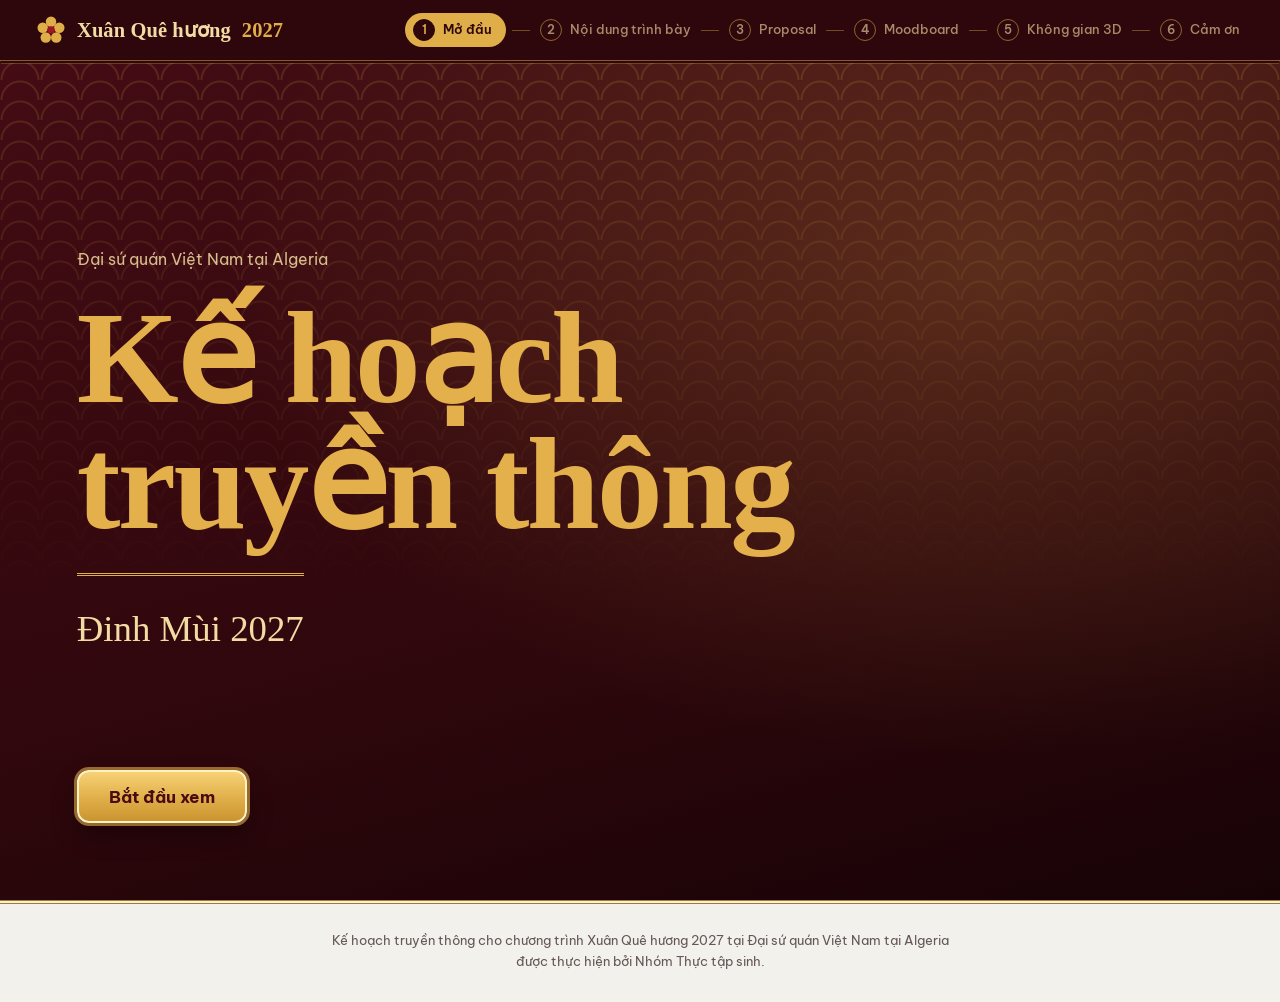
==== commit 4e431110: "Add files via upload" ====
--- a/index.html
+++ b/index.html
@@ -8,7 +8,7 @@
   <link rel="preconnect" href="https://fonts.googleapis.com">
   <link rel="preconnect" href="https://fonts.gstatic.com" crossorigin>
   <link href="https://fonts.googleapis.com/css2?family=Be+Vietnam+Pro:wght@400;500;600;700&family=Fraunces:opsz,wght@9..144,500;9..144,600;9..144,700&display=swap" rel="stylesheet">
-  <link rel="stylesheet" href="css/style.css?v=7">
+  <link rel="stylesheet" href="css/style.css?v=8">
   <script type="importmap">
   {
     "imports": {
@@ -64,7 +64,7 @@
         </a>
       </div>
       <ol class="flow" aria-label="Thứ tự xem sau phần Proposal">
-        <li>Slide proposal</li>
+        <li>Proposal, kế hoạch và timeline</li>
         <li>Moodboard và visual cue</li>
         <li>Không gian 3D khu sân tổ chức</li>
       </ol>
@@ -72,13 +72,16 @@
   </section>
 
   <section class="view view-proposal" id="view-proposal" data-route="/proposal">
+    <div class="pbar" id="pBar" aria-hidden="true"><i></i></div>
     <div class="page page-wide">
       <h2 id="pTitle"></h2>
       <p class="lead" id="pLead"></p>
-      <div class="slide-frame" id="slideHost"></div>
+      <div class="mood-layout prop-layout">
+        <nav class="toc" id="pToc" aria-label="Mục lục trang Proposal"></nav>
+        <div class="prop-body" id="propBody"></div>
+      </div>
       <div class="pager">
         <a class="btn btn-line" href="#/noi-dung">Quay lại</a>
-        <button class="btn btn-line" id="slideFull" type="button">Toàn màn hình</button>
         <a class="btn btn-red" href="#/moodboard">Tiếp tục tới Moodboard</a>
       </div>
     </div>
@@ -121,7 +124,7 @@
         </div>
       </div>
       <div class="pager">
-        <a class="btn btn-line" href="#/proposal">Quay lại slide</a>
+        <a class="btn btn-line" href="#/proposal">Quay lại Proposal</a>
         <a class="btn btn-red" href="#/khong-gian">Tiếp tục tới không gian 3D</a>
       </div>
     </div>
@@ -230,6 +233,6 @@
   <p class="bro-note" id="broNote"></p>
 </dialog>
 
-<script type="module" src="js/app.js?v=7"></script>
+<script type="module" src="js/app.js?v=8"></script>
 </body>
 </html>
--- a/css/style.css
+++ b/css/style.css
@@ -1,252 +1,303 @@
+/* =====================================================================
+   Xuân Quê hương 2027, giao diện hồ sơ trình bày
+   Đỏ son, vàng đồng, men sứ. Chữ tiêu đề và nội dung đổi được trong trang quản trị.
+   ===================================================================== */
 :root {
-  --lacquer: #34080e;
-  --lacquer-2: #4a0d16;
-  --red: #a8141f;
-  --red-deep: #7a0f18;
-  --gold: #e3b04b;
+  --lacquer: #2e070c;
+  --lacquer-2: #440c14;
+  --red: #9e1822;
+  --red-deep: #72101a;
+  --gold: #e0ae48;
+  --gold-d: #a87a22;
   --gold-soft: #f3dca3;
   --pink: #f2a5b8;
-  --leaf: #2f6b3f;
-  --lime: #f3f1ec;
-  --paper: #fcfbf8;
-  --ink: #2a1a1d;
-  --muted: #6f5c5f;
-  --line: #ddd5cc;
+  --leaf: #2e5e3e;
+  --lime: #f3f1ec;          /* nền trang, men sứ */
+  --paper: #ffffff;
+  --ink: #241a1c;
+  --muted: #655658;
+  --line: #d9d3c8;
   --bar: 60px;
   --font-body: 'Be Vietnam Pro', system-ui, -apple-system, 'Segoe UI', Roboto, sans-serif;
-  --font-display: 'Cormorant Garamond', 'Iowan Old Style', Georgia, 'Times New Roman', serif;
+  --font-display: 'Fraunces', 'Cormorant Garamond', Georgia, 'Times New Roman', serif;
+  --wave: radial-gradient(circle at 50% 100%, transparent 0 17px, rgba(224, 174, 72, .3) 18px 19px, transparent 20px);
+  --mai: url("data:image/svg+xml,%3Csvg xmlns='http://www.w3.org/2000/svg' viewBox='0 0 40 40'%3E%3Cg fill='%23e0ae48'%3E%3Ccircle cx='20' cy='9' r='7'/%3E%3Ccircle cx='31' cy='17' r='7'/%3E%3Ccircle cx='27' cy='30' r='7'/%3E%3Ccircle cx='13' cy='30' r='7'/%3E%3Ccircle cx='9' cy='17' r='7'/%3E%3C/g%3E%3Ccircle cx='20' cy='20' r='5' fill='%239e1822'/%3E%3C/svg%3E");
 }
 
 * { box-sizing: border-box; }
 html { scroll-behavior: smooth; }
 body {
-  margin: 0;
-  font-family: var(--font-body);
-  color: var(--ink);
-  background: var(--lime);
-  line-height: 1.65;
-  -webkit-font-smoothing: antialiased;
+  margin: 0; font-family: var(--font-body); font-weight: var(--font-body-weight, 400);
+  color: var(--ink); background: var(--lime); line-height: 1.7; -webkit-font-smoothing: antialiased;
 }
 img { max-width: 100%; display: block; }
 a { color: inherit; }
-:focus-visible { outline: 3px solid var(--gold); outline-offset: 2px; }
-
-/* ---------- Thanh trên ---------- */
+:focus-visible { outline: 3px solid var(--gold); outline-offset: 3px; }
+@media (prefers-reduced-motion: reduce) { html { scroll-behavior: auto; } }
+
+/* ---------- Thanh trên: tên chương trình và các bước ---------- */
 .topbar {
-  position: sticky; top: 0; z-index: 50;
-  height: var(--bar);
-  display: flex; align-items: center; justify-content: space-between; gap: 16px;
-  padding: 0 clamp(14px, 3vw, 32px);
-  background: var(--lacquer);
-  color: var(--gold-soft);
-  border-bottom: 1px solid rgba(227, 176, 75, .35);
+  position: sticky; top: 0; z-index: 50; height: var(--bar);
+  display: flex; align-items: center; justify-content: space-between; gap: 20px;
+  padding: 0 clamp(14px, 3vw, 36px);
+  background: var(--lacquer); color: var(--gold-soft);
+  box-shadow: 0 1px 0 rgba(224, 174, 72, .5), 0 4px 0 -1px var(--lacquer), 0 5px 0 -1px rgba(224, 174, 72, .28);
 }
 .brand {
-  font-family: var(--font-display);
-  font-weight: 700; font-size: 1.45rem; letter-spacing: .01em;
-  text-decoration: none; white-space: nowrap; color: var(--gold-soft);
-}
+  display: flex; align-items: center; gap: 11px; white-space: nowrap; text-decoration: none;
+  font-family: var(--font-display); font-weight: 600; font-size: 1.28rem; letter-spacing: .005em; color: var(--c-brand, var(--gold-soft));
+}
+.brand::before { content: ''; width: 30px; height: 30px; flex: none; background: var(--mai) center / contain no-repeat; }
 .brand span { color: var(--gold); }
-.stepper { display: flex; gap: 4px; overflow-x: auto; scrollbar-width: none; }
+
+.stepper { display: flex; align-items: center; overflow-x: auto; scrollbar-width: none; }
 .stepper::-webkit-scrollbar { display: none; }
 .stepper a {
-  display: flex; align-items: center; gap: 8px; white-space: nowrap;
-  padding: 7px 14px; border-radius: 999px; text-decoration: none;
-  font-size: .86rem; font-weight: 500; color: rgba(243, 220, 163, .78);
-  transition: background .2s, color .2s;
+  position: relative; display: flex; align-items: center; gap: 8px; white-space: nowrap;
+  padding: 8px 4px; margin-left: 30px; text-decoration: none; font-size: .84rem; font-weight: 500;
+  color: rgba(243, 220, 163, .62); transition: color .2s;
+}
+.stepper a:first-child { margin-left: 0; }
+.stepper a + a::before {
+  content: ''; position: absolute; left: -24px; top: 50%; width: 18px; height: 1px; background: rgba(224, 174, 72, .4);
 }
 .stepper a i {
-  font-style: normal; display: grid; place-items: center;
-  width: 22px; height: 22px; border-radius: 50%;
-  border: 1px solid rgba(227, 176, 75, .55); font-size: .74rem;
-}
-.stepper a:hover { background: rgba(255, 255, 255, .07); color: var(--gold-soft); }
-.stepper a.active { background: var(--gold); color: var(--lacquer); }
+  font-style: normal; display: grid; place-items: center; width: 22px; height: 22px; border-radius: 50%;
+  border: 1px solid rgba(224, 174, 72, .55); font-size: .72rem; font-weight: 600;
+}
+.stepper a:hover { color: var(--gold-soft); }
+.stepper a.done { color: rgba(243, 220, 163, .85); }
+.stepper a.done i { background: rgba(224, 174, 72, .25); }
+.stepper a.active { color: var(--lacquer); }
+.stepper a.active { padding: 6px 14px 6px 8px; border-radius: 999px; background: var(--gold); font-weight: 600; }
 .stepper a.active i { background: var(--lacquer); color: var(--gold); border-color: var(--lacquer); }
-.stepper a.done i { background: rgba(227, 176, 75, .25); }
 
 /* ---------- Khung chung các trang ---------- */
 .view { display: none; }
-.view.is-active { display: block; animation: viewIn .35s ease both; }
+.view.is-active { display: block; animation: viewIn .3s ease both; }
 @keyframes viewIn { from { opacity: 0; } to { opacity: 1; } }
-@media (prefers-reduced-motion: reduce) {
-  .view.is-active { animation: none; }
-  html { scroll-behavior: auto; }
-}
-
-.page { max-width: 980px; margin: 0 auto; padding: clamp(28px, 5vw, 56px) clamp(16px, 4vw, 32px) 56px; }
-.page-wide { max-width: 1180px; }
+@media (prefers-reduced-motion: reduce) { .view.is-active { animation: none; } }
+
+.page { max-width: 1040px; margin: 0 auto; padding: clamp(34px, 6vw, 72px) clamp(18px, 4vw, 36px) 64px; }
+.page-wide { max-width: 1240px; }
+.page > h2:first-child, .page-head h2 { position: relative; padding-bottom: 20px; margin-bottom: 20px; }
+.page > h2:first-child::after, .page-head h2::after {      /* đường chỉ vàng kép */
+  content: ''; position: absolute; left: 0; bottom: 0; width: 96px; height: 7px;
+  border-top: 3px solid var(--gold); border-bottom: 1px solid var(--gold);
+}
 h2 {
-  font-family: var(--font-display); font-weight: 700;
-  font-size: clamp(2.1rem, 5vw, 3.2rem); line-height: 1.08; margin: 0 0 10px; color: var(--red-deep);
-}
-h3 { font-family: var(--font-display); font-weight: 700; margin: 0 0 8px; }
-.lead { max-width: 64ch; color: var(--muted); margin: 0 0 32px; font-size: 1.04rem; }
-
+  font-family: var(--font-display); font-weight: 600; letter-spacing: -.012em;
+  font-size: clamp(2.2rem, 5.2vw, 3.6rem); line-height: 1.06; margin: 0 0 12px; color: var(--c-h2, var(--red-deep));
+}
+h3 { font-family: var(--font-display); font-weight: 600; margin: 0 0 8px; }
+.lead { max-width: 66ch; color: var(--c-body, var(--muted)); margin: 0 0 40px; font-size: 1.06rem; }
+
+/* ---------- Nút ---------- */
 .btn {
-  display: inline-flex; align-items: center; justify-content: center;
+  display: inline-flex; align-items: center; justify-content: center; gap: 10px;
   font: 500 .95rem var(--font-body); text-decoration: none; cursor: pointer;
-  padding: 11px 22px; border-radius: 10px; border: 1.5px solid transparent;
-  transition: transform .15s, background .2s, color .2s, border-color .2s;
+  padding: 12px 24px; border-radius: 8px; border: 1.5px solid transparent;
+  transition: transform .15s, background .2s, color .2s, border-color .2s, box-shadow .2s;
 }
 .btn:active { transform: translateY(1px); }
 .btn-red { background: var(--red); color: #fff; }
 .btn-red:hover { background: var(--red-deep); }
-.btn-gold { background: var(--gold); color: var(--lacquer); font-weight: 600; padding: 14px 30px; font-size: 1.02rem; }
-.btn-gold:hover { background: var(--gold-soft); }
-.btn-line { background: transparent; color: var(--ink); border-color: var(--line); }
+.btn-line { background: transparent; color: var(--ink); border-color: #b9b0a3; }
 .btn-line:hover { border-color: var(--red); color: var(--red); }
-
-.pager { display: flex; flex-wrap: wrap; gap: 12px; justify-content: space-between; align-items: center; margin-top: 28px; }
+.btn-ghost { background: transparent; color: var(--gold-soft); border-color: rgba(243, 220, 163, .55); }
+.btn-ghost:hover { background: rgba(255, 255, 255, .1); }
+/* nút vàng có khung: dùng cho thao tác chính */
+.btn-gold, .choice-go {
+  display: inline-flex; align-items: center; gap: 12px; padding: 14px 30px; border-radius: 12px;
+  font: 700 1.04rem var(--font-body); color: #4a0c12; text-decoration: none; cursor: pointer;
+  background: linear-gradient(180deg, #f7d276 0%, #e0ae48 55%, #c99530 100%);
+  border: 2px solid #fff1c4;
+  box-shadow: 0 0 0 3px rgba(224, 174, 72, .6), 0 12px 26px rgba(0, 0, 0, .32);
+  transition: transform .15s, filter .2s;
+}
+.btn-gold:hover, .choice-proposal:hover .choice-go { filter: brightness(1.07); transform: translateY(-1px); }
+.choice-go::after { content: '\203A'; font-size: 1.5rem; line-height: .8; }
+.choice-go { animation: goPulse 2.6s ease-out infinite; }
+@keyframes goPulse { 0% { box-shadow: 0 0 0 3px rgba(224,174,72,.6), 0 12px 26px rgba(0,0,0,.32), 0 0 0 3px rgba(224,174,72,.55); } 70%, 100% { box-shadow: 0 0 0 3px rgba(224,174,72,.6), 0 12px 26px rgba(0,0,0,.32), 0 0 0 18px rgba(224,174,72,0); } }
+@media (prefers-reduced-motion: reduce) { .choice-go { animation: none; } }
+
+.pager { display: flex; flex-wrap: wrap; gap: 12px; justify-content: space-between; align-items: center; margin-top: 56px; padding-top: 24px; border-top: 1px solid var(--line); }
 
 /* ---------- Mở đầu ---------- */
 .hero {
-  position: relative; min-height: calc(100svh - var(--bar));
+  position: relative; min-height: calc(100svh - var(--bar)); overflow: hidden;
   display: flex; flex-direction: column; justify-content: space-between;
-  padding: clamp(28px, 6vw, 72px); overflow: hidden;
+  padding: clamp(28px, 6vw, 80px); color: var(--gold-soft);
   background:
-    radial-gradient(ellipse at 70% 30%, rgba(227, 176, 75, .24), transparent 55%),
-    linear-gradient(160deg, var(--lacquer-2), var(--lacquer) 60%, #1d0407);
-  color: var(--gold-soft);
+    radial-gradient(ellipse at 78% 24%, rgba(224, 174, 72, .22), transparent 55%),
+    linear-gradient(165deg, var(--lacquer-2), var(--lacquer) 62%, #170306);
 }
 .hero::before {
-  content: ''; position: absolute; inset: 0; opacity: .5; pointer-events: none;
-  background-image:
-    radial-gradient(circle at 50% 100%, transparent 0 21px, rgba(227, 176, 75, .22) 22px 23px, transparent 24px);
-  background-size: 46px 23px;
-  mask-image: linear-gradient(180deg, #000, transparent 70%);
-  -webkit-mask-image: linear-gradient(180deg, #000, transparent 70%);
-}
-.hero-copy { position: relative; margin: auto 0; max-width: 780px; }
-.hero-org { margin: 0 0 18px; font-size: .95rem; color: rgba(243, 220, 163, .8); }
+  content: ''; position: absolute; inset: 0; pointer-events: none; opacity: .55;
+  background-image: var(--wave); background-size: 40px 20px;
+  -webkit-mask-image: linear-gradient(180deg, #000, transparent 65%); mask-image: linear-gradient(180deg, #000, transparent 65%);
+}
+.hero-copy { position: relative; margin: auto 0; max-width: 820px; }
+.hero-org { margin: 0 0 22px; font-size: 1rem; color: var(--c-hero-text, var(--gold-soft)); opacity: .85; }
 .hero h1 {
-  font-family: var(--font-display); font-weight: 700; margin: 0;
-  font-size: clamp(3.4rem, 11vw, 8rem); line-height: .94; color: var(--gold);
-  letter-spacing: -.01em;
-}
-.hero-event { margin: 22px 0 0; font-family: var(--font-display); font-weight: 600; font-size: clamp(1.5rem, 3.6vw, 2.4rem); color: var(--gold-soft); }
-.hero-actions { position: relative; display: flex; justify-content: flex-start; }
+  margin: 0; font-family: var(--font-display); font-weight: 600; letter-spacing: -.02em;
+  font-size: clamp(3.4rem, 11vw, 8.2rem); line-height: .96; color: var(--c-hero-title, var(--gold));
+}
+.hero-event { margin: 26px 0 0; padding-top: 22px; width: fit-content; font-family: var(--font-display); font-weight: 500;
+  font-size: clamp(1.5rem, 3.4vw, 2.3rem); color: var(--c-hero-text, var(--gold-soft)); border-top: 3px double var(--gold); }
+.hero-actions { position: relative; display: flex; }
 .hero.has-image {
-  background-image: var(--hero-img);
-  background-size: var(--hero-fit, cover); background-position: center; background-repeat: no-repeat;
-  background-color: var(--lacquer);
+  background-image: var(--hero-img); background-size: var(--hero-fit, cover); background-position: center;
+  background-repeat: no-repeat; background-color: var(--lacquer); justify-content: flex-end;
 }
 .hero.has-image::before, .hero.has-image .hero-copy { display: none; }
-.hero.has-image { justify-content: flex-end; }
 .hero.has-image .hero-actions { justify-content: center; }
-.hero.has-image .btn-gold { box-shadow: 0 10px 30px rgba(0, 0, 0, .35); }
 
 /* ---------- Nội dung trình bày ---------- */
-.choices { display: grid; grid-template-columns: 1fr 1fr; gap: 20px; }
-.choice {
-  display: flex; flex-direction: column; gap: 6px; text-decoration: none;
-  padding: 28px; border-radius: 20px; min-height: 280px;
-}
-.choice h3 { font-size: 1.9rem; margin-bottom: 4px; }
-.choice p { margin: 0; max-width: 40ch; }
-.choice-docs { background: var(--paper); border: 1.5px solid var(--line); }
-.choice-docs h3 { color: var(--red-deep); }
-.choice-docs p { color: var(--muted); }
-.choice-proposal {
-  background: var(--red); color: #fff; position: relative; overflow: hidden;
-  transition: transform .2s, background .2s;
-}
-.choice-proposal::after {
-  content: ''; position: absolute; right: -60px; bottom: -60px; width: 220px; height: 220px; border-radius: 50%;
-  border: 2px solid rgba(243, 220, 163, .45); box-shadow: 0 0 0 18px rgba(243, 220, 163, .12), 0 0 0 40px rgba(243, 220, 163, .07);
-}
-.choice-proposal:hover { background: var(--red-deep); transform: translateY(-3px); }
-.choice-proposal h3 { color: var(--gold-soft); }
-.choice-go { margin-top: auto; font-weight: 600; color: var(--gold-soft); position: relative; z-index: 1; }
-
-.doclist { list-style: none; margin: 18px 0 0; padding: 0; display: grid; gap: 10px; }
+.choices { display: grid; grid-template-columns: 1.1fr 1fr; gap: clamp(20px, 3vw, 44px); align-items: stretch; }
+.choice { display: flex; flex-direction: column; gap: 8px; text-decoration: none; }
+.choice h3 { font-size: clamp(1.7rem, 3vw, 2.2rem); line-height: 1.12; margin-bottom: 6px; }
+.choice p { margin: 0; max-width: 46ch; }
+
+/* kho tài liệu: dạng bảng kê, không đóng khung */
+.choice-docs { padding-top: 22px; border-top: 4px double var(--gold-d); }
+.choice-docs h3 { color: var(--c-h3, var(--red-deep)); }
+.choice-docs p { color: var(--c-body, var(--muted)); }
+.doclist { list-style: none; margin: 22px 0 0; padding: 0; }
+.doclist li { border-bottom: 1px solid var(--line); }
 .doclist a, .doclist .off {
-  display: flex; justify-content: space-between; align-items: center; gap: 12px;
-  padding: 13px 16px; border-radius: 12px; text-decoration: none;
-  border: 1.5px solid var(--line); background: #fff;
-}
-.doclist a:hover { border-color: var(--red); }
+  display: flex; justify-content: space-between; align-items: center; gap: 16px; padding: 15px 4px 15px 14px; text-decoration: none;
+  border-left: 3px solid transparent; transition: background .2s, border-color .2s;
+}
+.doclist a:hover { background: rgba(158, 24, 34, .05); border-left-color: var(--red); }
 .doclist b { font-weight: 600; color: var(--red-deep); }
 .doclist small { display: block; color: var(--muted); font-size: .82rem; }
 .doclist .tag { font-size: .8rem; font-weight: 600; color: var(--leaf); white-space: nowrap; }
-.doclist .off { opacity: .6; border-style: dashed; cursor: not-allowed; }
+.doclist .off { opacity: .55; cursor: not-allowed; }
 .doclist .off .tag { color: var(--muted); }
 
-.flow {
-  list-style: none; margin: 36px 0 0; padding: 0; display: flex; flex-wrap: wrap; gap: 10px 0; align-items: center;
-  font-size: .9rem; color: var(--muted);
-}
+/* proposal: khối đỏ son nổi bật */
+.choice-proposal {
+  position: relative; overflow: hidden; padding: clamp(26px, 3.4vw, 40px); min-height: 330px; border-radius: 14px;
+  color: #fff; background: linear-gradient(160deg, var(--red) 0%, var(--red-deep) 100%);
+  box-shadow: 0 24px 50px -26px rgba(114, 16, 26, .75);
+  border: 1px solid rgba(224, 174, 72, .55); outline: 1px solid rgba(224, 174, 72, .4); outline-offset: -9px;
+}
+.choice-proposal::before { content: ''; position: absolute; inset: auto 0 0 0; height: 46%; background-image: var(--wave); background-size: 40px 20px; opacity: .8; pointer-events: none;
+  -webkit-mask-image: linear-gradient(0deg, #000, transparent); mask-image: linear-gradient(0deg, #000, transparent); }
+.choice-proposal h3 { color: var(--gold-soft); position: relative; }
+.choice-proposal p { position: relative; color: rgba(255, 255, 255, .92); }
+.choice-go { align-self: flex-start; margin-top: auto; position: relative; z-index: 1; }
+
+.flow { list-style: none; margin: 56px 0 0; padding: 0; display: flex; flex-wrap: wrap; gap: 10px 0; align-items: center; font-size: .92rem; color: var(--c-body, var(--muted)); }
 .flow li { display: flex; align-items: center; }
-.flow li + li::before { content: ''; width: 28px; height: 2px; background: var(--gold); margin: 0 12px; }
+.flow li + li::before { content: ''; width: 36px; height: 1px; background: var(--gold-d); margin: 0 14px; }
 
 /* ---------- Slide ---------- */
 .slide-frame {
-  position: relative; aspect-ratio: 16 / 9; width: 100%;
-  background: var(--lacquer); border-radius: 18px; overflow: hidden;
-  box-shadow: 0 24px 60px -24px rgba(52, 8, 14, .55);
-}
+  position: relative; aspect-ratio: 16 / 9; width: 100%; background: var(--lacquer); border-radius: 6px; overflow: hidden;
+  border: 1px solid var(--gold-d); outline: 1px solid var(--gold-d); outline-offset: 6px;
+  box-shadow: 0 30px 60px -30px rgba(46, 7, 12, .6);
+}
+.page-wide .slide-frame { margin: 8px 7px 0; width: calc(100% - 14px); }
 .slide-frame iframe { position: absolute; inset: 0; width: 100%; height: 100%; border: 0; }
-.slide-empty {
-  position: absolute; inset: 0; display: grid; place-content: center; text-align: center; gap: 6px; padding: 24px;
-  color: var(--gold-soft); border: 2px dashed rgba(227, 176, 75, .5); border-radius: 18px; margin: 14px;
-}
-.slide-empty b { font-family: var(--font-display); font-size: 1.8rem; }
+.slide-empty { position: absolute; inset: 0; display: grid; place-content: center; text-align: center; gap: 6px; padding: 24px; color: var(--gold-soft); }
+.slide-empty b { font-family: var(--font-display); font-size: 1.8rem; font-weight: 600; }
 .slide-empty span { font-size: .92rem; opacity: .85; max-width: 52ch; }
 .slide-img { position: absolute; inset: 0; width: 100%; height: 100%; object-fit: contain; background: #000; }
-.slide-ctrl {
-  position: absolute; left: 0; right: 0; bottom: 0; display: flex; align-items: center; gap: 12px;
-  padding: 12px 16px; background: linear-gradient(0deg, rgba(0, 0, 0, .65), transparent); color: #fff; font-size: .88rem;
-}
-.slide-ctrl button {
-  font: 500 .88rem var(--font-body); color: #fff; background: rgba(255, 255, 255, .16);
-  border: 1px solid rgba(255, 255, 255, .35); border-radius: 8px; padding: 7px 14px; cursor: pointer;
-}
-.slide-ctrl button:hover { background: rgba(255, 255, 255, .3); }
+.slide-ctrl { position: absolute; left: 0; right: 0; bottom: 0; display: flex; align-items: center; gap: 12px; padding: 12px 16px; background: linear-gradient(0deg, rgba(0,0,0,.65), transparent); color: #fff; font-size: .88rem; }
+.slide-ctrl button { font: 500 .88rem var(--font-body); color: #fff; background: rgba(255,255,255,.16); border: 1px solid rgba(255,255,255,.35); border-radius: 6px; padding: 7px 14px; cursor: pointer; }
+.slide-ctrl button:hover { background: rgba(255,255,255,.3); }
 .slide-ctrl button:disabled { opacity: .4; cursor: default; }
-.slide-bar { flex: 1; height: 4px; background: rgba(255, 255, 255, .25); border-radius: 4px; overflow: hidden; }
+.slide-bar { flex: 1; height: 4px; background: rgba(255,255,255,.25); border-radius: 4px; overflow: hidden; }
 .slide-bar i { display: block; height: 100%; width: 0; background: var(--gold); transition: width .25s; }
 
-/* ---------- Moodboard ---------- */
-.sec { font-size: 1.7rem; color: var(--red-deep); margin: 40px 0 16px; }
-.masonry { columns: 3 260px; column-gap: 14px; }
-.masonry figure, .elements figure { margin: 0 0 14px; break-inside: avoid; position: relative; }
-.masonry img, .elements img { width: 100%; border-radius: 14px; cursor: zoom-in; }
-figcaption.cap { font-size: .82rem; color: var(--muted); margin-top: 6px; }
+/* ---------- Moodboard: mục lục bên trái, nội dung bên phải ---------- */
+.mood-layout { display: grid; grid-template-columns: 188px minmax(0, 1fr); gap: clamp(28px, 4vw, 64px); align-items: start; }
+.toc { position: sticky; top: calc(var(--bar) + 28px); display: grid; gap: 2px; border-left: 1px solid var(--line); }
+.toc button {
+  text-align: left; font: 500 .92rem var(--font-body); color: var(--muted); background: none; border: 0; cursor: pointer;
+  padding: 8px 0 8px 16px; margin-left: -1px; border-left: 3px solid transparent; transition: color .2s, border-color .2s;
+}
+.toc button:hover { color: var(--red); }
+.toc button.on { color: var(--red-deep); font-weight: 600; border-left-color: var(--red); }
+.mood-body > .sec:first-child { margin-top: 0; }
+
+.sec {
+  position: relative; margin: 72px 0 22px; padding-top: 20px; font-size: clamp(1.7rem, 3vw, 2.2rem); line-height: 1.1;
+  color: var(--c-h3, var(--red-deep)); border-top: 1px solid var(--line); scroll-margin-top: calc(var(--bar) + 20px);
+}
+.sec::before { content: ''; position: absolute; left: 0; top: -2px; width: 64px; height: 3px; background: var(--red); }
+.sub { font-family: var(--font-display); font-weight: 600; font-size: 1.25rem; margin: 28px 0 12px; color: var(--c-h3, var(--red-deep)); }
+.masonry { columns: 3 250px; column-gap: 16px; }
+.masonry figure, .elements figure { margin: 0 0 16px; break-inside: avoid; position: relative; }
+.masonry img, .elements img, .vcue-key img, .fontgrid img, .prodgrid img { cursor: zoom-in; }
+.masonry img { width: 100%; border-radius: 4px; transition: filter .2s; }
+.masonry img:hover { filter: brightness(1.04); }
+figcaption.cap { font-size: .84rem; color: var(--muted); margin-top: 8px; text-align: left; }
 .ph {
-  display: grid; place-content: center; text-align: center; gap: 4px; padding: 20px;
-  border: 2px dashed #c9bfb4; border-radius: 14px; color: var(--muted); font-size: .86rem; background: rgba(255, 255, 255, .5);
+  display: grid; place-content: center; text-align: center; gap: 4px; padding: 20px; border: 1.5px dashed #bdb3a5; border-radius: 4px;
+  color: var(--muted); font-size: .86rem; background: rgba(255, 255, 255, .55);
 }
 .ph b { color: var(--red-deep); font-weight: 600; }
-.masonry .ph:nth-child(3n + 1) { aspect-ratio: 3 / 4; }
-.masonry .ph:nth-child(3n + 2) { aspect-ratio: 1 / 1; }
-.masonry .ph:nth-child(3n) { aspect-ratio: 4 / 3; }
-
-.vcue { display: grid; grid-template-columns: 1.25fr 1fr; gap: 20px; align-items: start; }
+.masonry .ph { aspect-ratio: 4 / 3; margin-bottom: 16px; break-inside: avoid; }
+
+.vcue { display: grid; grid-template-columns: 1.3fr 1fr; gap: 28px; align-items: start; }
 .vcue-key { margin: 0; }
-.vcue-key img { width: 100%; border-radius: 16px; cursor: zoom-in; }
+.vcue-key img { width: 100%; border-radius: 4px; box-shadow: 0 22px 44px -28px rgba(46, 7, 12, .6); }
 .vcue-key .ph { aspect-ratio: 4 / 3; }
-.palette { display: grid; gap: 8px; }
-.swatch { display: grid; grid-template-columns: 54px 1fr; gap: 12px; align-items: center; }
-.swatch i { height: 54px; border-radius: 12px; border: 1px solid rgba(0, 0, 0, .12); }
-.swatch b { display: block; font-weight: 600; font-size: .94rem; }
-.swatch span { font-size: .8rem; color: var(--muted); }
-.type-spec { margin-top: 18px; padding: 20px; border-radius: 16px; background: var(--paper); border: 1.5px solid var(--line); }
-.type-spec .big { font-weight: 700; font-size: 2rem; line-height: 1.1; color: var(--red-deep); margin: 0 0 8px; }
+.palette { display: grid; gap: 0; border-top: 1px solid var(--line); }
+.swatch { display: grid; grid-template-columns: 64px 1fr; gap: 16px; align-items: center; padding: 12px 0; border-bottom: 1px solid var(--line); }
+.swatch i { height: 52px; border-radius: 3px; border: 1px solid rgba(0, 0, 0, .12); cursor: pointer; }
+.swatch b { display: block; font-weight: 600; font-size: .95rem; }
+.swatch span { font-size: .82rem; color: var(--muted); }
+.type-spec { margin-top: 18px; padding: 20px 0; border-top: 1px solid var(--line); }
+.type-spec .big { font-family: var(--font-display); font-weight: 600; font-size: 2rem; line-height: 1.1; color: var(--red-deep); margin: 0 0 8px; }
 .type-spec p { margin: 0; font-size: .9rem; color: var(--muted); }
-.elements { display: grid; grid-template-columns: repeat(auto-fill, minmax(150px, 1fr)); gap: 12px; }
+.fontgrid { display: grid; grid-template-columns: repeat(auto-fill, minmax(280px, 1fr)); gap: 18px; }
+.fontgrid figure { margin: 0; }
+.fontgrid img { width: 100%; border-radius: 4px; border: 1px solid var(--line); background: #fff; }
+.fontgrid figcaption.cap { font-weight: 600; color: var(--ink); font-size: .92rem; }
+.fontgrid .ph { aspect-ratio: 16 / 9; }
+.elements { display: grid; grid-template-columns: repeat(auto-fill, minmax(156px, 1fr)); gap: 14px; }
 .elements figure { margin: 0; }
-.elements img { aspect-ratio: 1; object-fit: contain; background: #fff; padding: 12px; border: 1px solid var(--line); }
+.elements img { aspect-ratio: 1; object-fit: contain; background: #fff; padding: 14px; border: 1px solid var(--line); border-radius: 4px; }
 .elements .ph { aspect-ratio: 1; }
-
-.lightbox { border: 0; padding: 0; background: transparent; max-width: 94vw; max-height: 94vh; color: #fff; }
-.lightbox::backdrop { background: rgba(20, 4, 8, .86); }
-.lightbox img { max-width: 94vw; max-height: 82vh; border-radius: 10px; margin: 0 auto; }
+.prodgrid { display: grid; grid-template-columns: repeat(auto-fill, minmax(300px, 1fr)); gap: 20px; }
+.prodgrid.two { grid-template-columns: repeat(2, minmax(0, 1fr)); }
+.prodgrid figure { margin: 0; }
+.prodgrid img { width: 100%; border-radius: 3px; border: 1px solid var(--line); background: #fff; box-shadow: 0 16px 34px -22px rgba(46, 7, 12, .55); }
+.prodgrid figcaption.cap { font-weight: 600; color: var(--ink); }
+.prodgrid .ph { aspect-ratio: 16 / 9; }
+
+/* ---------- Xem ảnh lớn ---------- */
+.lightbox { position: fixed; border: 0; padding: 0; background: transparent; max-width: 96vw; width: auto; max-height: 94vh; overflow: visible; color: #fff; }
+.lightbox::backdrop { background: rgba(20, 4, 8, .88); }
+.lightbox[open] { display: grid; justify-items: center; }
+.lightbox img { max-width: 88vw; max-height: 78vh; object-fit: contain; border-radius: 4px; }
 .lightbox p { text-align: center; margin: 10px 0 0; font-size: .92rem; }
-.lightbox button {
-  position: absolute; top: -4px; right: 0; transform: translateY(-100%);
-  font: 500 .9rem var(--font-body); color: #fff; background: rgba(255, 255, 255, .15);
-  border: 1px solid rgba(255, 255, 255, .4); padding: 6px 14px; border-radius: 8px; cursor: pointer;
-}
+.lightbox button { position: absolute; top: -4px; right: 0; transform: translateY(-100%); font: 500 .9rem var(--font-body); color: #fff; background: rgba(255,255,255,.15); border: 1px solid rgba(255,255,255,.4); padding: 6px 14px; border-radius: 6px; cursor: pointer; }
+.lb-nav { position: fixed; top: 50%; transform: translateY(-50%); width: 48px; height: 64px; border-radius: 8px; border: 1px solid rgba(255,255,255,.4); background: rgba(255,255,255,.14); color: #fff; font-size: 2.2rem; line-height: 1; cursor: pointer; }
+.lb-nav:hover { background: rgba(255,255,255,.3); }
+.lb-nav[hidden] { display: none; }
+.lb-prev { left: 12px; } .lb-next { right: 12px; }
+.lb-count { color: #fff; font-size: .82rem; opacity: .8; margin-top: 4px; }
+.lightbox > button#lightboxClose { top: -4px; }
+
+/* ---------- Trang cảm ơn ---------- */
+.hero.thanks { align-items: center; justify-content: center; }
+.thanks-card { position: relative; max-width: 780px; text-align: center; }
+.thanks-card::before { content: ''; display: block; width: 54px; height: 54px; margin: 0 auto 22px; background: var(--mai) center / contain no-repeat; }
+.thanks-card h2 { color: var(--c-thanks-title, var(--gold)); font-size: clamp(2.4rem, 7vw, 4.8rem); margin: 6px 0 22px; padding: 0; line-height: 1.06; }
+.thanks-card h2::after { display: none; }
+.thanks-msg { font-size: 1.1rem; color: var(--c-thanks-text, var(--gold-soft)); margin: 0 auto 22px; max-width: 58ch; text-align: center; }
+.thanks-sign { font-family: var(--font-display); font-weight: 500; font-size: 1.35rem; color: var(--c-thanks-title, var(--gold)); margin: 0 0 32px; }
+.thanks-actions { display: flex; gap: 12px; justify-content: center; flex-wrap: wrap; }
+
+/* ---------- Chân trang ---------- */
+.sitefoot { padding: 26px 20px 30px; text-align: center; font-size: .82rem; line-height: 1.6; color: var(--c-foot, var(--muted)); border-top: 4px double var(--gold-d); background: var(--lime); }
+.sitefoot span { display: block; max-width: 70ch; margin: 0 auto; }
+
 
 /* ---------- Không gian 3D ---------- */
 .view-space.is-active { display: block; }
@@ -352,16 +403,132 @@
 }
 .space-hint.gone { opacity: 0; }
 
-.sitefoot { padding: 22px; text-align: center; font-size: .82rem; color: var(--muted); }
+.tool-party { background: var(--red); border-color: var(--gold); color: #fff; }
+.tool-party:hover { background: var(--red-deep); }
+.space-tools { max-width: calc(100% - 24px); }
+
+/* Cần điều khiển trên điện thoại */
+.joy {
+  position: absolute; z-index: 4; left: 22px; bottom: 70px; width: 110px; height: 110px; border-radius: 50%;
+  background: rgba(52, 8, 14, .45); border: 2px solid rgba(227, 176, 75, .6); touch-action: none;
+}
+.joy[hidden] { display: none; }
+.joy i { position: absolute; left: 50%; top: 50%; width: 46px; height: 46px; margin: -23px 0 0 -23px; border-radius: 50%; background: var(--gold); box-shadow: 0 4px 12px rgba(0,0,0,.4); }
+
+/* Cần điều khiển tròn */
+.joy { width: 128px; height: 128px; left: 18px; bottom: 74px; background: radial-gradient(circle, rgba(52,8,14,.35) 0%, rgba(52,8,14,.6) 100%); border-width: 3px; -webkit-tap-highlight-color: transparent; user-select: none; -webkit-user-select: none; }
+.joy i { width: 58px; height: 58px; margin: -29px 0 0 -29px; background: radial-gradient(circle at 35% 30%, #ffe49a, #e3b04b 60%, #b9852a); transition: transform .06s linear; }
+.joy:active i { filter: brightness(1.08); }
+.held-chip { position: absolute; z-index: 4; right: 14px; bottom: 74px; padding: 9px 14px; border-radius: 12px; border: 2px solid var(--gold); background: rgba(52,8,14,.88); color: #f6e2b0; font: inherit; font-size: .85rem; cursor: pointer; }
+.held-chip[hidden] { display: none; }
+
+/* Hộp thông điệp hái lộc: thẻ lì xì, ánh vàng hiện ra */
+.locdlg { border: 0; padding: 0; background: transparent; max-width: 94vw; max-height: 94vh; overflow: visible; }
+.locdlg::backdrop { background: rgba(24, 3, 6, .78); }
+.loc-card { position: relative; width: min(440px, 90vw); display: grid; justify-items: center; gap: 14px; color: var(--loc-ink, #fbe9b8); text-align: center; }
+.loc-glow { position: absolute; left: 50%; top: 44%; width: 150%; aspect-ratio: 1; transform: translate(-50%, -50%); border-radius: 50%; pointer-events: none; z-index: 0;
+  background: repeating-conic-gradient(from 0deg, rgba(255, 214, 120, .55) 0 7deg, rgba(255, 214, 120, 0) 7deg 20deg);
+  -webkit-mask-image: radial-gradient(circle, #000 8%, transparent 62%); mask-image: radial-gradient(circle, #000 8%, transparent 62%); opacity: 0; }
+.loc-card.reveal .loc-glow { animation: locRays 5s linear infinite, locFade 1s ease-out forwards; }
+.loc-face { position: relative; z-index: 1; width: 100%; border-radius: 22px; overflow: hidden; min-height: 330px; display: grid;
+  background: radial-gradient(circle at 50% 0%, #b3151f 0%, #7a0f18 72%); border: 3px solid #e3b04b;
+  box-shadow: 0 0 0 0 rgba(255, 210, 110, .0), 0 22px 60px rgba(0, 0, 0, .55); }
+.loc-card.reveal .loc-face { animation: locCard .8s cubic-bezier(.2,1.3,.4,1) both, locShine 2.6s ease-in-out .6s infinite; }
+.loc-face::after { content: ''; position: absolute; inset: 0; pointer-events: none; z-index: 3; border-radius: inherit;
+  background: linear-gradient(115deg, transparent 35%, rgba(255, 240, 190, .55) 50%, transparent 65%); background-size: 260% 100%; background-position: 130% 0; }
+.loc-card.reveal .loc-face::after { animation: locSweep 1.5s ease-out .35s 1 both; }
+.loc-img { position: absolute; inset: 0; width: 100%; height: 100%; object-fit: cover; display: none; }
+.loc-card.has-img .loc-img { display: block; }
+.loc-over { position: relative; z-index: 2; padding: 26px 24px; display: grid; align-content: center; justify-items: center; gap: 10px; }
+.loc-card[data-pos="top"] .loc-over { align-content: start; }
+.loc-card[data-pos="bottom"] .loc-over { align-content: end; }
+.loc-card.has-img .loc-env, .loc-card.has-img .loc-title { display: none; }
+.loc-card.has-img .loc-msg { text-shadow: 0 1px 3px rgba(0,0,0,.55), 0 0 14px rgba(0,0,0,.35); }
+.loc-env { width: 56px; height: 78px; border-radius: 8px; background: linear-gradient(180deg, #d9232d, #b3151f); border: 2px solid #f0c332; position: relative; box-shadow: 0 8px 18px rgba(0,0,0,.35); }
+.loc-env i { position: absolute; left: 50%; top: 40%; width: 20px; height: 20px; margin: -10px 0 0 -10px; border-radius: 50%; background: #f0c332; box-shadow: inset 0 0 0 3px #b3151f; }
+.loc-title { font-family: var(--font-display); font-size: 1.4rem; margin: 0; color: #f0c332; text-transform: uppercase; letter-spacing: .04em; }
+.loc-msg { margin: 0; font-size: 1.15rem; line-height: 1.55; display: grid; gap: 6px; text-align: center; opacity: 0; }
+.loc-card.reveal .loc-msg { animation: locText .9s ease-out .45s forwards; }
+.loc-msg span:nth-child(2) { font-style: italic; opacity: .92; }
+.loc-x { position: absolute; top: -6px; right: -4px; z-index: 5; transform: translateY(-100%); background: rgba(255,255,255,.14); border: 1px solid rgba(255,255,255,.45); color: #fff; border-radius: 10px; padding: 5px 12px; cursor: pointer; font: inherit; font-size: .82rem; }
+.loc-card .btn { position: relative; z-index: 1; }
+.loc-sparks { position: absolute; inset: -6% -4%; z-index: 4; pointer-events: none; }
+.loc-sparks i { position: absolute; width: 10px; height: 10px; transform: scale(var(--s, 1)); background: radial-gradient(circle, #fff7d0 0, #ffd36a 45%, rgba(255, 211, 106, 0) 72%); border-radius: 50%; opacity: 0; }
+.loc-card.reveal .loc-sparks i { animation: locSpark 2.2s ease-in-out var(--d, 0s) infinite; }
+@keyframes locRays { to { transform: translate(-50%, -50%) rotate(360deg); } }
+@keyframes locFade { to { opacity: 1; } }
+@keyframes locCard { 0% { transform: scale(.55) rotate(-6deg); opacity: 0; filter: brightness(2.2); } 100% { transform: none; opacity: 1; filter: none; } }
+@keyframes locShine { 0%, 100% { box-shadow: 0 0 22px 2px rgba(255, 210, 110, .45), 0 22px 60px rgba(0,0,0,.55); } 50% { box-shadow: 0 0 52px 10px rgba(255, 215, 120, .85), 0 22px 60px rgba(0,0,0,.55); } }
+@keyframes locSweep { from { background-position: 130% 0; } to { background-position: -40% 0; } }
+@keyframes locText { from { opacity: 0; transform: translateY(8px) scale(.96); } to { opacity: 1; transform: none; } }
+@keyframes locSpark { 0%, 100% { opacity: 0; transform: scale(0) translateY(6px); } 50% { opacity: 1; transform: scale(var(--s, 1)) translateY(-10px); } }
+@media (prefers-reduced-motion: reduce) { .loc-card.reveal * { animation-duration: .01s !important; animation-iteration-count: 1 !important; } }
+
+/* Cửa sổ brochure, lật hai mặt */
+.lightbox.bro { color: #fff; }
+.lightbox.bro[open] { display: grid; justify-items: center; gap: 8px; }
+.lightbox.bro > button#broClose { position: absolute; top: -4px; right: 0; }
+.bro-stage { perspective: 1600px; width: min(92vw, 880px); aspect-ratio: 2000 / 1414; }
+.bro-flip { position: relative; width: 100%; height: 100%; transform-style: preserve-3d; transition: transform .7s cubic-bezier(.3,.8,.3,1); cursor: pointer; }
+.bro-flip.flipped { transform: rotateY(180deg); }
+.bro-flip img { position: absolute; inset: 0; width: 100%; height: 100%; object-fit: contain; max-height: none; backface-visibility: hidden; -webkit-backface-visibility: hidden; border-radius: 6px; background: #fff; box-shadow: 0 16px 40px rgba(0,0,0,.5); }
+.bro-flip .bro-b { transform: rotateY(180deg); }
+.bro-actions { display: flex; gap: 10px; flex-wrap: wrap; justify-content: center; }
+.bro-note { font-size: .82rem !important; opacity: .85; max-width: 560px; }
+.lightbox.bro p { margin: 0; }
+@media (prefers-reduced-motion: reduce) { .bro-flip { transition: none; } }
+.bro-stage { width: min(88vw, calc(64vh * 1.414)); }
+.lightbox.bro .bro-actions button { position: static !important; top: auto; right: auto; transform: none; }
+.lightbox.bro .bro-actions { margin-top: 4px; }
+.lightbox.bro .btn { padding: 10px 20px; font-size: .95rem; }
+.lightbox.bro .btn-line { color: #fff; border-color: rgba(255,255,255,.55); background: rgba(255,255,255,.12); }
+.lightbox.bro .btn-gold { color: var(--lacquer); background: var(--gold); border: 1px solid #fff1c4; }
+
+/* Khung giải thích gọn, cao vừa nội dung, không thừa khoảng trắng */
+.panel { top: 56px; bottom: auto; height: auto; max-height: calc(100% - 68px); overflow-y: auto; width: min(320px, calc(100% - 24px)); padding: 16px 18px 14px; }
+.panel h3 { font-size: 1.35rem; margin: 0 52px 6px 0; }
+.panel p { margin: 0 0 8px; }
+.panel p:empty, .panel-plan[hidden] { display: none; }
+.panel-nav { margin-top: 8px; }
+@media (max-width: 760px) {
+  .panel { top: auto; bottom: 8px; left: 8px; right: 8px; width: auto; height: auto; max-height: 44%; padding: 12px 14px 10px; }
+  .panel p { font-size: .84rem; margin-bottom: 6px; }
+  .panel-nav .btn { padding: 7px 10px; }
+}
+
+/* Chữ nội dung căn đều hai bên */
+.lead, .choice p, .choice-docs p, .doclist small, .panel p, .proposal-lead, .type-spec p, .loc-note, .view p.lead,
+.view-content p, .view-proposal p, .view-mood p, .swatch span, .bro-note { text-align: justify; text-justify: inter-word; hyphens: manual; }
+.panel-no, .panel-plan { text-align: left; }
+.thanks-msg, .lightbox p, .loc-msg, .space-hint, .sitefoot { text-align: center; }
+.panel-plan { text-align: justify; }
+
 
 /* ---------- Màn hình nhỏ ---------- */
+@media (max-width: 1000px) {
+  .mood-layout { grid-template-columns: 1fr; gap: 0; }
+  .toc { position: sticky; top: var(--bar); z-index: 20; display: flex; gap: 6px; overflow-x: auto; scrollbar-width: none; margin: 0 calc(-1 * clamp(18px, 4vw, 36px)) 28px;
+    padding: 10px clamp(18px, 4vw, 36px); border: 0; background: rgba(243, 241, 236, .94); backdrop-filter: blur(8px); border-bottom: 1px solid var(--line); }
+  .toc::-webkit-scrollbar { display: none; }
+  .toc button { flex: none; padding: 7px 14px; margin: 0; border: 1px solid var(--line); border-radius: 999px; background: #fff; font-size: .86rem; }
+  .toc button.on { border-color: var(--red); background: var(--red); color: #fff; }
+  .sec { scroll-margin-top: calc(var(--bar) + 64px); }
+}
 @media (max-width: 860px) {
-  .brand { font-size: 1.2rem; }
-  .stepper a { padding: 6px 10px; font-size: .8rem; }
-  .stepper a:not(.active) { font-size: 0; gap: 0; }
-  .stepper a:not(.active) i { font-size: .74rem; }
+  .brand { font-size: 1.1rem; }
+  .brand::before { width: 26px; height: 26px; }
+  .stepper a { margin-left: 18px; }
+  .stepper a + a::before { display: none; }
+  .stepper a:not(.active) { font-size: 0; gap: 0; padding: 8px 0; }
+  .stepper a:not(.active) i { font-size: .72rem; }
   .choices, .vcue { grid-template-columns: 1fr; }
-  .choice { min-height: 220px; }
+  .choice-proposal { min-height: 250px; }
+}
+@media (max-width: 640px) {
+  .brand span { display: none; }
+  .prodgrid.two { grid-template-columns: 1fr; }
+  .pager .btn { flex: 1 1 100%; }
+  .sec { margin-top: 56px; }
 }
 @media (max-width: 760px) {
   .space { height: calc(100svh - var(--bar) - 64px); }
@@ -370,8 +537,8 @@
   .space-hint { display: none; }
   .space-views { top: 8px; left: 8px; right: 8px; flex-wrap: nowrap; overflow-x: auto; max-width: none; padding-bottom: 2px; }
   .space-views button { white-space: nowrap; }
-  .space-tools { top: 50px; right: 8px; }
-  .panel { top: auto; left: 8px; right: 8px; bottom: 8px; width: auto; max-height: 62%; }
+  .space-tools { top: 50px; right: 8px; left: 8px; justify-content: flex-start; }
+  .space-tools .tool, .space-tools .seg button { font-size: .74rem; padding: 6px 9px; }
   .legend:not(.closed) ~ .panel { display: none; }
   .hotspot b { width: 28px; height: 28px; }
 }
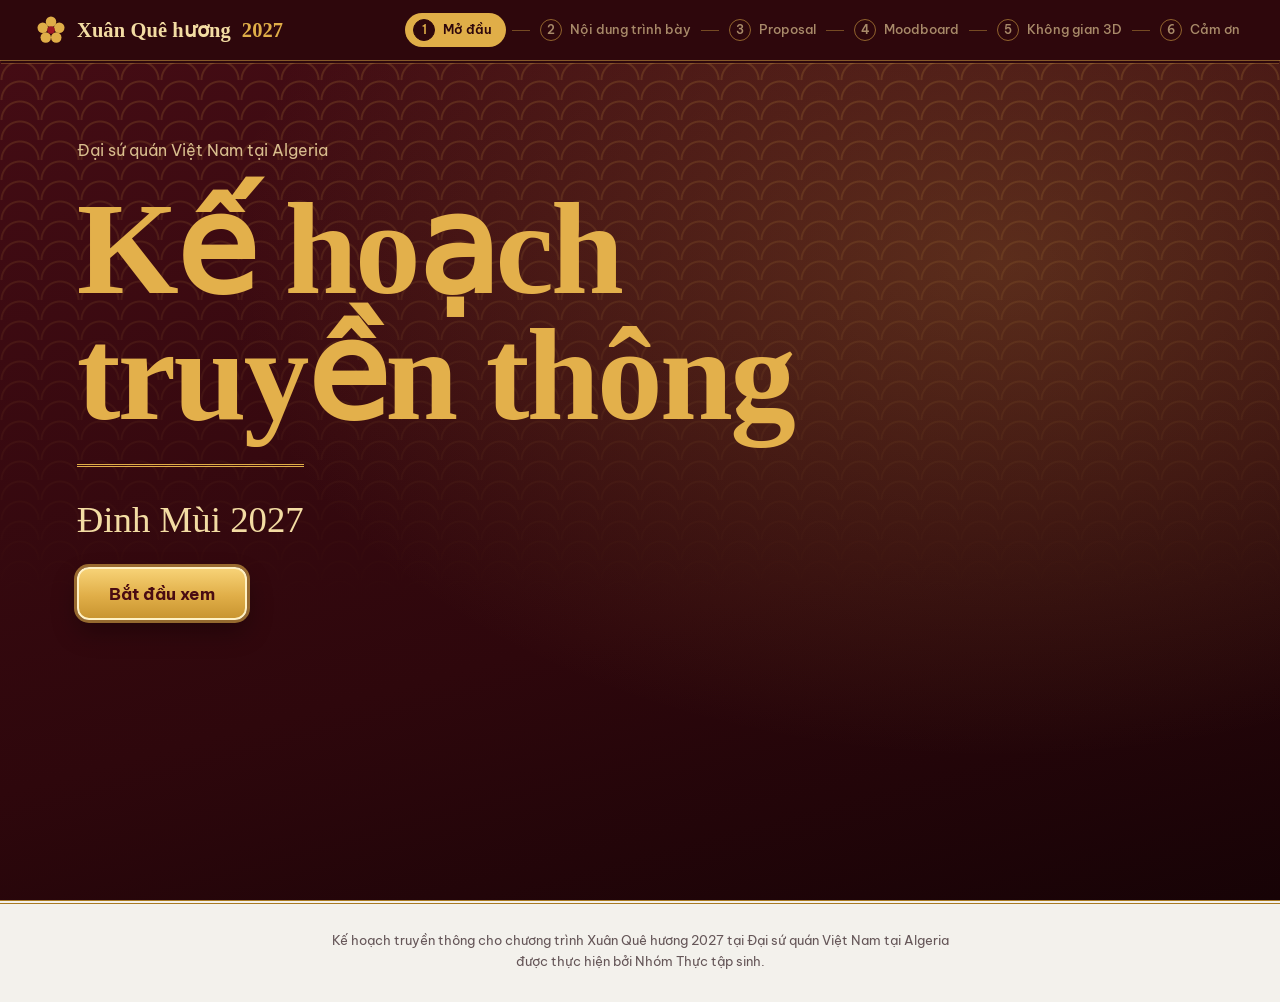
==== commit d9945ffd: "Add files via upload" ====
--- a/index.html
+++ b/index.html
@@ -5,15 +5,15 @@
   <meta name="viewport" content="width=device-width, initial-scale=1">
   <title>Kế hoạch truyền thông Xuân Quê hương 2027</title>
   <meta name="description" content="Kế hoạch truyền thông chương trình Xuân Quê hương Đinh Mùi 2027 tại Algeria, trình bày bằng web.">
-  <link rel="preconnect" href="https://fonts.googleapis.com">
-  <link rel="preconnect" href="https://fonts.gstatic.com" crossorigin>
-  <link href="https://fonts.googleapis.com/css2?family=Be+Vietnam+Pro:wght@400;500;600;700&family=Fraunces:opsz,wght@9..144,500;9..144,600;9..144,700&display=swap" rel="stylesheet">
-  <link rel="stylesheet" href="css/style.css?v=8">
+  <link rel="preload" href="assets/fonts/EBGaramondVN-Regular.woff2" as="font" type="font/woff2" crossorigin>
+  <link rel="preload" href="assets/fonts/EBGaramondVN-SemiBold.woff2" as="font" type="font/woff2" crossorigin>
+  <link rel="preload" href="assets/fonts/Fraunces-latin.woff2" as="font" type="font/woff2" crossorigin>
+  <link rel="stylesheet" href="css/style.css?v=10">
   <script type="importmap">
   {
     "imports": {
-      "three": "https://cdn.jsdelivr.net/npm/three@0.160.0/build/three.module.js",
-      "three/addons/": "https://cdn.jsdelivr.net/npm/three@0.160.0/examples/jsm/"
+      "three": "./assets/vendor/three/three.module.js",
+      "three/addons/": "./assets/vendor/three/addons/"
     }
   }
   </script>
@@ -36,14 +36,21 @@
 
   <section class="view view-home" id="view-home" data-route="/">
     <div class="hero" id="hero">
-      <div class="hero-copy">
-        <p class="hero-org" id="heroOrg"></p>
-        <h1>Kế hoạch<br>truyền thông</h1>
-        <p class="hero-event" id="heroEvent"></p>
-      </div>
-      <div class="hero-actions">
-        <a class="btn btn-gold" href="#/noi-dung" id="heroBtn">Bắt đầu xem</a>
-      </div>
+      <div class="hero-grid">
+        <div class="hero-main">
+          <div class="hero-copy">
+            <p class="hero-org" id="heroOrg"></p>
+            <h1>Kế hoạch<br>truyền thông</h1>
+            <p class="hero-event" id="heroEvent"></p>
+            <p class="hero-credit" id="heroCredit"></p>
+          </div>
+          <div class="hero-actions">
+            <a class="btn btn-gold" href="#/noi-dung" id="heroBtn">Bắt đầu xem</a>
+          </div>
+        </div>
+        <figure class="hero-art" id="heroArt" hidden><div class="poster-frame"><img id="heroArtImg" alt="Poster chương trình Xuân Quê hương Đinh Mùi 2027"></div></figure>
+      </div>
+      <div class="fans" aria-hidden="true"></div>
     </div>
   </section>
 
@@ -92,36 +99,8 @@
       <h2 id="mTitle"></h2>
       <p class="lead" id="mLead"></p>
       <div class="mood-layout">
-        <nav class="toc" id="toc" aria-label="Mục lục trang Moodboard">
-          <button type="button" data-target="sec-mood" class="on">Moodboard</button>
-          <button type="button" data-target="sec-vcue">Visual cue</button>
-          <button type="button" data-target="sec-font">Font</button>
-          <button type="button" data-target="sec-elements">Elements</button>
-          <button type="button" data-target="sec-products">Sản phẩm truyền thông</button>
-        </nav>
-        <div class="mood-body">
-          <h3 class="sec" id="sec-mood">Moodboard</h3>
-          <div class="masonry" id="moodGrid"></div>
-          <h3 class="sec" id="sec-vcue">Visual cue</h3>
-          <div class="vcue">
-            <figure class="vcue-key" id="keyVisual"></figure>
-            <div class="vcue-side">
-              <div class="palette" id="palette"></div>
-            </div>
-          </div>
-          <h3 class="sec" id="sec-font">Font</h3>
-          <h4 class="sub">Chữ tiêu đề</h4>
-          <div class="fontgrid" id="fontTitle"></div>
-          <h4 class="sub">Chữ nội dung</h4>
-          <div class="fontgrid" id="fontBody"></div>
-          <h3 class="sec" id="sec-elements">Elements</h3>
-          <div class="elements" id="elementGrid"></div>
-          <h3 class="sec" id="sec-products">Sản phẩm truyền thông</h3>
-          <h4 class="sub">Phông nền sân khấu</h4>
-          <div class="prodgrid" id="prodBackdrop"></div>
-          <h4 class="sub" id="prodBroTitle">Brochure</h4>
-          <div class="prodgrid two" id="prodBrochure"></div>
-        </div>
+        <nav class="toc" id="toc" aria-label="Mục lục trang Moodboard"></nav>
+        <div class="mood-body" id="moodBody"></div>
       </div>
       <div class="pager">
         <a class="btn btn-line" href="#/proposal">Quay lại Proposal</a>
@@ -185,10 +164,12 @@
         <p class="thanks-msg" id="thMsg"></p>
         <p class="thanks-sign" id="thSign"></p>
         <div class="thanks-actions">
-          <a class="btn btn-gold" href="#/">Xem lại từ đầu</a>
+          <button type="button" class="btn btn-gold" id="fbOpen">Nhận xét</button>
+          <a class="btn btn-ghost" href="#/">Xem lại từ đầu</a>
           <a class="btn btn-ghost" href="#/khong-gian">Quay lại không gian 3D</a>
         </div>
       </div>
+      <div class="fans" aria-hidden="true"></div>
     </div>
   </section>
 
@@ -203,6 +184,20 @@
   <button type="button" class="lb-nav lb-next" id="lbNext" aria-label="Ảnh sau">&rsaquo;</button>
   <p id="lightboxCap"></p>
   <span class="lb-count" id="lbCount"></span>
+</dialog>
+
+<dialog class="fbdlg" id="fbDlg">
+  <div class="fb-card">
+    <button type="button" class="fb-x" id="fbClose" aria-label="Đóng">Đóng</button>
+    <h3>Nhận xét</h3>
+    <p class="fb-sub">Nhận xét của các anh chị tại Đại sứ quán sẽ được gửi thẳng tới email của nhóm thực hiện để xem lại và tiếp thu.</p>
+    <label for="fbWho">Người nhận xét (không bắt buộc)</label>
+    <input id="fbWho" type="text" autocomplete="off" placeholder="Họ tên, chức danh">
+    <label for="fbText">Nhận xét</label>
+    <textarea id="fbText" rows="6" placeholder="Nhập nhận xét về kế hoạch, moodboard, không gian 3D"></textarea>
+    <div class="fb-actions"><button type="button" class="btn btn-red" id="fbSave">Gửi nhận xét</button><span class="fb-msg" id="fbMsg" role="status"></span></div>
+    <div class="fb-list" id="fbList"></div>
+  </div>
 </dialog>
 
 <dialog class="locdlg" id="locDlg">
@@ -224,15 +219,24 @@
 
 <dialog class="lightbox bro" id="broDlg">
   <button type="button" id="broClose" aria-label="Đóng">Đóng</button>
-  <div class="bro-stage" id="broStage"><div class="bro-flip" id="broFlip"><img class="bro-f" id="broImgF" alt=""><img class="bro-b" id="broImgB" alt=""></div></div>
+  <div class="bro-stage" id="broStage" role="img" aria-label="Brochure gấp ba">
+    <div class="bf-flip" id="broFlip"><div class="bf-sheet">
+      <div class="bf-p bf-a"><i class="ff"></i><i class="fk"></i>
+        <div class="bf-p bf-b"><i class="ff"></i><i class="fk"></i>
+          <div class="bf-p bf-c"><i class="ff"></i><i class="fk"></i></div>
+        </div>
+      </div>
+    </div></div>
+  </div>
   <p id="broLabel"></p>
   <div class="bro-actions">
+    <button type="button" class="btn btn-line" id="broFold">Gập lại</button>
     <button type="button" class="btn btn-line" id="broTurn">Lật sang mặt kia</button>
     <button type="button" class="btn btn-gold" id="broTake">Cầm theo brochure</button>
   </div>
   <p class="bro-note" id="broNote"></p>
 </dialog>
 
-<script type="module" src="js/app.js?v=8"></script>
+<script type="module" src="js/app.js?v=10"></script>
 </body>
 </html>
--- a/css/style.css
+++ b/css/style.css
@@ -193,24 +193,6 @@
 .flow li { display: flex; align-items: center; }
 .flow li + li::before { content: ''; width: 36px; height: 1px; background: var(--gold-d); margin: 0 14px; }
 
-/* ---------- Slide ---------- */
-.slide-frame {
-  position: relative; aspect-ratio: 16 / 9; width: 100%; background: var(--lacquer); border-radius: 6px; overflow: hidden;
-  border: 1px solid var(--gold-d); outline: 1px solid var(--gold-d); outline-offset: 6px;
-  box-shadow: 0 30px 60px -30px rgba(46, 7, 12, .6);
-}
-.page-wide .slide-frame { margin: 8px 7px 0; width: calc(100% - 14px); }
-.slide-frame iframe { position: absolute; inset: 0; width: 100%; height: 100%; border: 0; }
-.slide-empty { position: absolute; inset: 0; display: grid; place-content: center; text-align: center; gap: 6px; padding: 24px; color: var(--gold-soft); }
-.slide-empty b { font-family: var(--font-display); font-size: 1.8rem; font-weight: 600; }
-.slide-empty span { font-size: .92rem; opacity: .85; max-width: 52ch; }
-.slide-img { position: absolute; inset: 0; width: 100%; height: 100%; object-fit: contain; background: #000; }
-.slide-ctrl { position: absolute; left: 0; right: 0; bottom: 0; display: flex; align-items: center; gap: 12px; padding: 12px 16px; background: linear-gradient(0deg, rgba(0,0,0,.65), transparent); color: #fff; font-size: .88rem; }
-.slide-ctrl button { font: 500 .88rem var(--font-body); color: #fff; background: rgba(255,255,255,.16); border: 1px solid rgba(255,255,255,.35); border-radius: 6px; padding: 7px 14px; cursor: pointer; }
-.slide-ctrl button:hover { background: rgba(255,255,255,.3); }
-.slide-ctrl button:disabled { opacity: .4; cursor: default; }
-.slide-bar { flex: 1; height: 4px; background: rgba(255,255,255,.25); border-radius: 4px; overflow: hidden; }
-.slide-bar i { display: block; height: 100%; width: 0; background: var(--gold); transition: width .25s; }
 
 /* ---------- Moodboard: mục lục bên trái, nội dung bên phải ---------- */
 .mood-layout { display: grid; grid-template-columns: 188px minmax(0, 1fr); gap: clamp(28px, 4vw, 64px); align-items: start; }
@@ -542,3 +524,95 @@
   .legend:not(.closed) ~ .panel { display: none; }
   .hotspot b { width: 28px; height: 28px; }
 }
+
+/* ---------- Proposal: trình bày kế hoạch và timeline ngay trên trang ---------- */
+.pbar { position: fixed; top: var(--bar); left: 0; right: 0; height: 3px; z-index: 49; background: rgba(224, 174, 72, .18); }
+.pbar i { display: block; height: 100%; width: 0; background: linear-gradient(90deg, var(--gold-d), var(--gold)); transition: width .12s linear; }
+.view:not(.view-proposal) .pbar { display: none; }
+.toc-part { margin: 16px 0 4px; padding-left: 16px; font-size: .7rem; font-weight: 600; letter-spacing: .18em; text-transform: uppercase; color: var(--gold-d); }
+.toc-part:first-child { margin-top: 0; }
+.prop-body { min-width: 0; }
+
+.rv-on .rv { opacity: 0; transform: translateY(22px); transition: opacity .7s ease, transform .7s cubic-bezier(.2, .7, .2, 1); transition-delay: calc(var(--i, 0) * 90ms); }
+.rv-on .rv.in { opacity: 1; transform: none; }
+@media (prefers-reduced-motion: reduce) { .rv-on .rv { opacity: 1; transform: none; transition: none; } }
+
+.ppart { display: flex; align-items: baseline; gap: 18px; margin: 8px 0 34px; padding: 22px 26px; border-radius: 4px; color: var(--gold-soft);
+  background: linear-gradient(120deg, var(--lacquer-2), var(--lacquer)); border-bottom: 3px solid var(--gold); }
+.ppart + .psec { margin-top: 0; }
+.ppart span { font-size: .78rem; letter-spacing: .2em; text-transform: uppercase; color: var(--gold); white-space: nowrap; }
+.ppart h3 { margin: 0; font-size: clamp(1.4rem, 2.6vw, 1.9rem); color: var(--gold-soft); }
+.psec { margin-bottom: 76px; scroll-margin-top: calc(var(--bar) + 28px); }
+.psec-h { display: flex; align-items: center; gap: 16px; margin-bottom: 26px; padding-bottom: 14px; border-bottom: 1px solid var(--line); }
+.pno { flex: none; display: grid; place-items: center; width: 46px; height: 46px; border-radius: 50%; border: 1.5px solid var(--gold-d); font: 600 1rem var(--font-display); color: var(--gold-d); }
+.psec-h h3 { margin: 0; font-size: clamp(1.3rem, 2.4vw, 1.75rem); color: var(--c-h3, var(--red-deep)); line-height: 1.2; }
+.pintro { max-width: 70ch; margin: 0 0 26px; color: var(--muted); }
+.psec p { margin: 0; text-align: justify; }
+
+.ledger { margin: 0; border-top: 2px solid var(--red-deep); }
+.ledger > div { display: grid; grid-template-columns: 210px 1fr; gap: 24px; padding: 18px 4px; border-bottom: 1px solid var(--line); }
+.ledger dt { font-family: var(--font-display); font-weight: 600; color: var(--red-deep); }
+.ledger dd { margin: 0; text-align: justify; }
+
+.purpose { padding: 22px 26px; margin-bottom: 22px; background: #fff; border-left: 4px solid var(--gold); box-shadow: 0 1px 0 var(--line); }
+.purpose b { display: block; margin-bottom: 6px; font: 600 .78rem var(--font-body); letter-spacing: .16em; text-transform: uppercase; color: var(--gold-d); }
+.trio { display: grid; grid-template-columns: repeat(3, 1fr); gap: 18px; }
+.gcard { position: relative; padding: 28px 24px 24px; background: #fff; border: 1px solid var(--line); border-top: 3px solid var(--red); }
+.gcard h4, .acard h4, .pill h4, .phases h4, .chan h4 { margin: 0 0 10px; font-family: var(--font-display); font-weight: 600; font-size: 1.18rem; color: var(--red-deep); line-height: 1.25; }
+.gno { position: absolute; top: 12px; right: 18px; font: 600 2.4rem var(--font-display); color: rgba(168, 122, 34, .22); line-height: 1; }
+.gcard p { font-size: .95rem; }
+
+.audgrid { display: grid; grid-template-columns: repeat(2, 1fr); gap: 18px; }
+.acard { padding: 24px; background: #fff; border: 1px solid var(--line); }
+.acard p + p { margin-top: 14px; padding-top: 14px; border-top: 1px dashed var(--line); }
+.acard small, .pill small, .keymsg small, .hook small { display: block; margin-bottom: 4px; font: 600 .7rem var(--font-body); letter-spacing: .14em; text-transform: uppercase; color: var(--gold-d); }
+.acard p { font-size: .95rem; }
+
+.keymsg { margin: 0 0 22px; padding: 28px clamp(22px, 4vw, 40px); border-radius: 4px; color: var(--gold-soft); background: linear-gradient(120deg, var(--lacquer-2), var(--lacquer)); font: 500 clamp(1.1rem, 2vw, 1.4rem) / 1.6 var(--font-display); }
+.keymsg small { color: var(--gold); margin-bottom: 10px; font-family: var(--font-body); }
+.hook { display: grid; grid-template-columns: 240px 1fr; gap: 28px; align-items: center; margin-bottom: 22px; padding: 24px 28px; border: 1.5px solid var(--gold); background: #fffdf6; }
+.hook b { font: 600 1.5rem var(--font-display); color: var(--red-deep); line-height: 1.2; }
+.pillars { display: grid; grid-template-columns: repeat(3, 1fr); gap: 18px; }
+.pill { padding: 24px; background: #fff; border: 1px solid var(--line); border-bottom: 3px solid var(--leaf); }
+.pill-no { display: block; margin-bottom: 8px; font: 600 .72rem var(--font-body); letter-spacing: .16em; text-transform: uppercase; color: var(--leaf); }
+.pill p { font-size: .95rem; }
+.pill-act { margin-top: 14px !important; padding-top: 14px; border-top: 1px dashed var(--line); }
+
+.phases { list-style: none; margin: 0; padding: 0; display: grid; grid-template-columns: repeat(3, 1fr); gap: 22px; position: relative; counter-reset: ph; }
+.phases::before { content: ''; position: absolute; left: 6%; right: 6%; top: 21px; height: 2px; background: repeating-linear-gradient(90deg, var(--gold) 0 8px, transparent 8px 16px); }
+.phases li { position: relative; padding-top: 58px; }
+.ph-dot { position: absolute; top: 0; left: 0; display: grid; place-items: center; width: 44px; height: 44px; border-radius: 50%; background: var(--red); color: #fff; font: 600 1.05rem var(--font-display); box-shadow: 0 0 0 5px var(--lime); }
+.phases p { font-size: .95rem; }
+.chans { display: grid; grid-template-columns: repeat(2, 1fr); gap: 18px; }
+.chan { padding: 24px; background: #fff; border: 1px solid var(--line); border-left: 4px solid var(--red); }
+.chan p { font-size: .95rem; }
+
+.tl-head, .tl-row { display: grid; grid-template-columns: 170px 1fr 1fr; gap: 18px; }
+.tl-head { padding: 0 0 10px; }
+.tl-head b { font: 600 .74rem var(--font-body); letter-spacing: .18em; text-transform: uppercase; color: var(--gold-d); }
+.tl-gname { margin: 38px 0 14px; padding: 8px 16px; display: inline-block; font: 600 .82rem var(--font-body); letter-spacing: .18em; text-transform: uppercase; color: #fff; background: var(--red-deep); border-radius: 2px; }
+.tl-group:first-of-type .tl-gname { margin-top: 6px; }
+.tl-row { position: relative; padding: 14px 0; }
+.tl-row::before { content: ''; position: absolute; left: 7px; top: 0; bottom: 0; width: 2px; background: var(--line); }
+.tl-when { position: relative; padding-left: 28px; }
+.tl-when i { position: absolute; left: 0; top: 7px; width: 16px; height: 16px; border-radius: 50%; background: var(--lime); border: 3px solid var(--red); }
+.tl-when b { font: 600 .98rem var(--font-display); color: var(--red-deep); line-height: 1.35; }
+.tl-col { padding: 14px 18px; background: #fff; border: 1px solid var(--line); border-radius: 3px; font-size: .92rem; }
+.tl-col.on { border-top: 3px solid var(--leaf); } .tl-col.off { border-top: 3px solid var(--gold); }
+.tl-col ul { margin: 0; padding-left: 18px; } .tl-col li { margin: 3px 0; }
+.tl-none { color: #a39a8c; font-size: .88rem; }
+
+@media (max-width: 860px) {
+  .trio, .pillars, .phases { grid-template-columns: 1fr; }
+  .audgrid, .chans { grid-template-columns: 1fr; }
+  .ledger > div { grid-template-columns: 1fr; gap: 4px; }
+  .hook { grid-template-columns: 1fr; gap: 10px; }
+  .ppart { flex-direction: column; gap: 4px; padding: 18px 20px; }
+  .phases::before { display: none; }
+  .phases li { padding: 0 0 0 60px; }
+  .tl-head { display: none; }
+  .tl-row { grid-template-columns: 1fr; gap: 10px; padding: 16px 0 16px 0; }
+  .tl-col::before { content: attr(data-l); display: block; margin-bottom: 4px; font: 600 .68rem var(--font-body); letter-spacing: .16em; text-transform: uppercase; color: var(--gold-d); }
+  .psec { margin-bottom: 52px; scroll-margin-top: calc(var(--bar) + 64px); }
+  .toc-part { display: none; }
+}
